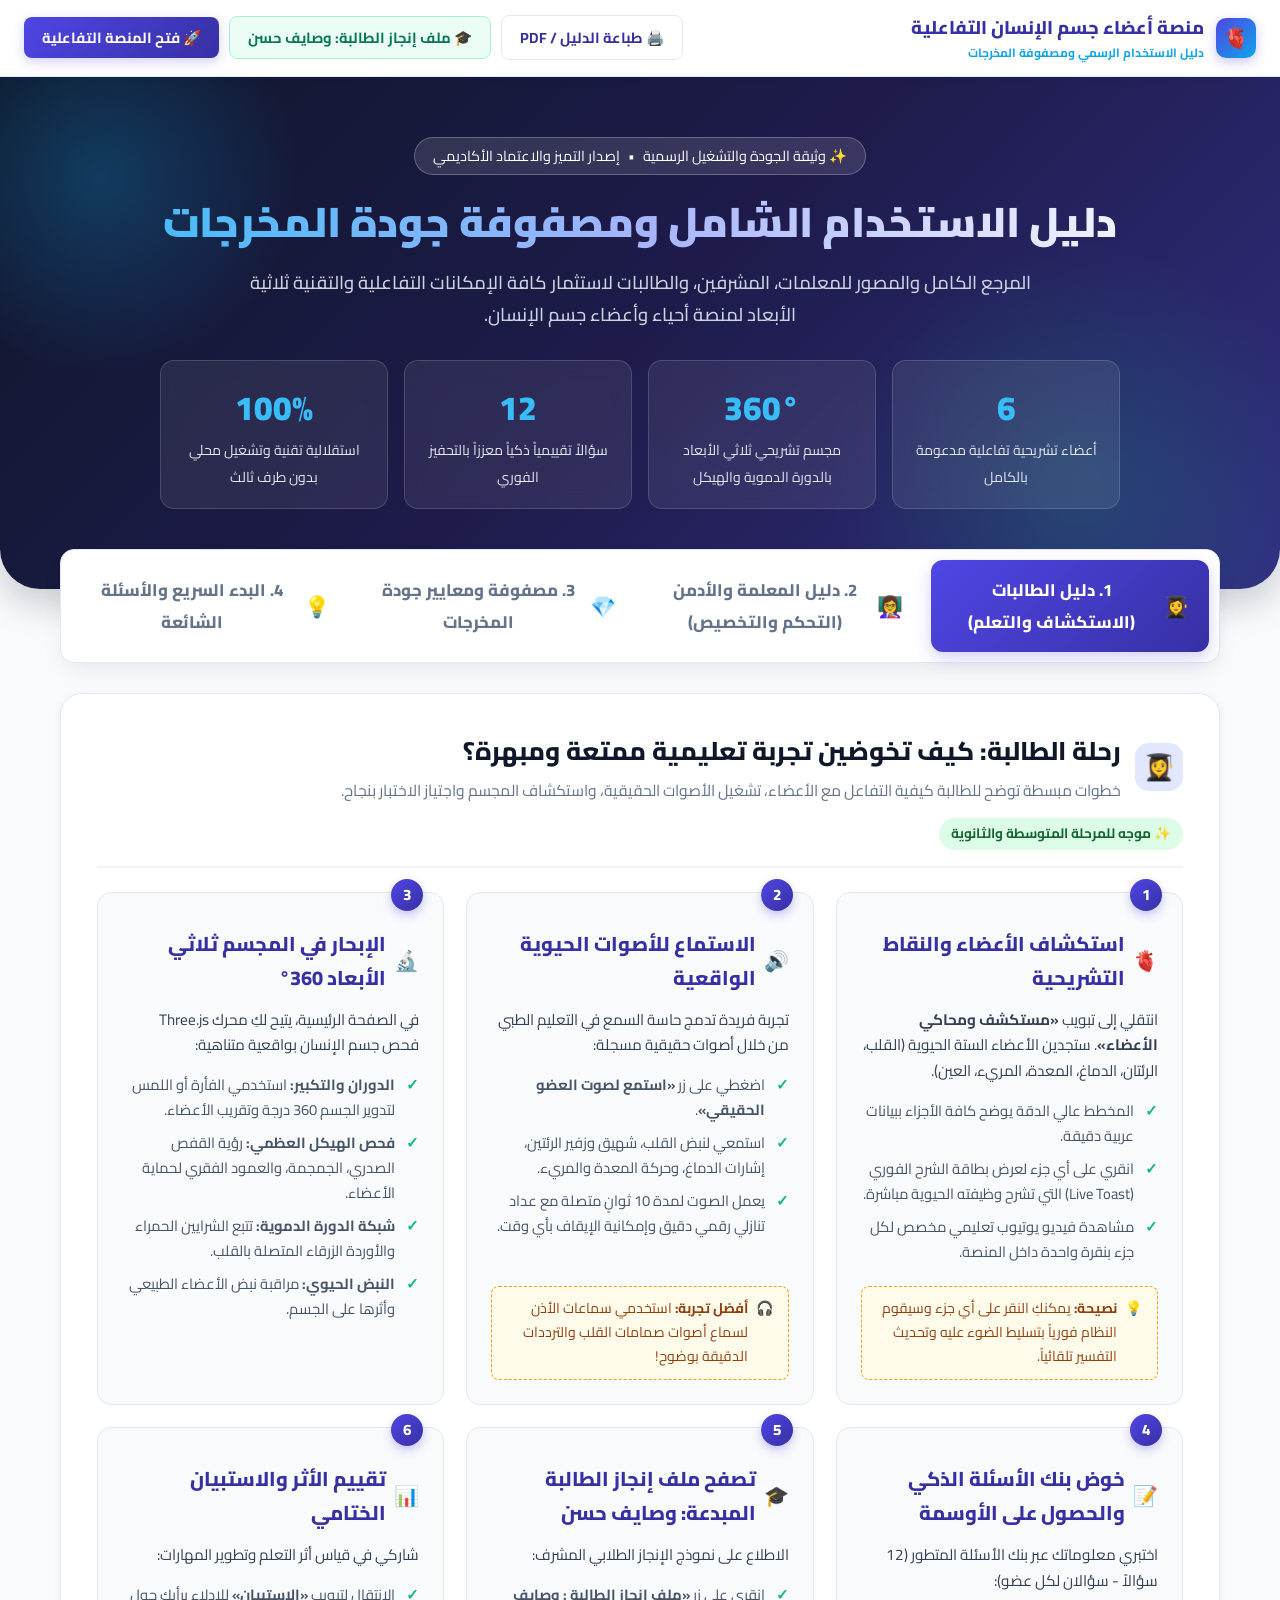
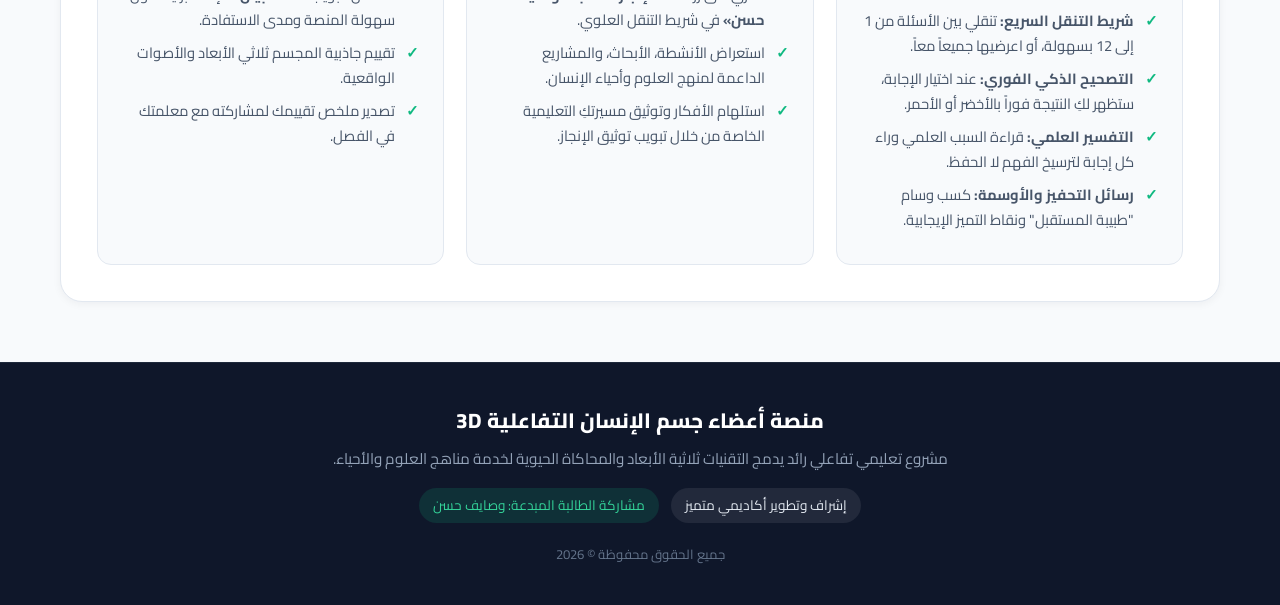
==== guide.html @ 6dd558ee "إضافة دليل الاستخدام الشامل ومصفوفة جودة المخرجات للأدمن والطالبات في guide.html وربطه بالواجهة" ====
<!DOCTYPE html>
<html lang="ar" dir="rtl">
<head>
  <meta charset="UTF-8">
  <meta name="viewport" content="width=device-width, initial-scale=1.0">
  <title>دليل الاستخدام ومصفوفة جودة المخرجات | منصة أعضاء جسم الإنسان التفاعلية 3D</title>
  
  <!-- Google Fonts: Cairo & Readex Pro -->
  <link rel="preconnect" href="https://fonts.googleapis.com">
  <link rel="preconnect" href="https://fonts.gstatic.com" crossorigin>
  <link href="https://fonts.googleapis.com/css2?family=Cairo:wght@400;600;700;800;900&family=Readex+Pro:wght@400;500;600;700&display=swap" rel="stylesheet">
  
  <style>
    :root {
      --primary: #4f46e5;
      --primary-dark: #3730a3;
      --primary-light: #818cf8;
      --secondary: #0ea5e9;
      --accent: #10b981;
      --warning: #f59e0b;
      --danger: #ef4444;
      --bg-main: #f8fafc;
      --card-bg: #ffffff;
      --text-main: #0f172a;
      --text-muted: #64748b;
      --border: #e2e8f0;
      --radius-sm: 8px;
      --radius-md: 14px;
      --radius-lg: 22px;
      --shadow-sm: 0 2px 8px rgba(15, 23, 42, 0.05);
      --shadow-md: 0 10px 25px -5px rgba(15, 23, 42, 0.08);
      --shadow-lg: 0 20px 40px -10px rgba(79, 70, 229, 0.15);
    }

    * {
      box-sizing: border-box;
      margin: 0;
      padding: 0;
    }

    body {
      font-family: 'Cairo', 'Readex Pro', sans-serif;
      background: var(--bg-main);
      color: var(--text-main);
      line-height: 1.7;
      direction: rtl;
      text-align: right;
      -webkit-font-smoothing: antialiased;
    }

    /* Top Sticky Navigation */
    .top-bar {
      position: sticky;
      top: 0;
      background: rgba(255, 255, 255, 0.92);
      backdrop-filter: blur(12px);
      -webkit-backdrop-filter: blur(12px);
      border-bottom: 1px solid var(--border);
      z-index: 1000;
      padding: 12px 24px;
      display: flex;
      justify-content: space-between;
      align-items: center;
      box-shadow: 0 2px 10px rgba(0,0,0,0.03);
    }

    .top-logo {
      display: flex;
      align-items: center;
      gap: 12px;
      font-weight: 800;
      font-size: 1.15rem;
      color: var(--primary-dark);
      text-decoration: none;
    }

    .top-logo-icon {
      width: 40px;
      height: 40px;
      background: linear-gradient(135deg, var(--primary), var(--secondary));
      border-radius: 10px;
      display: flex;
      align-items: center;
      justify-content: center;
      color: white;
      font-size: 1.3rem;
      box-shadow: 0 4px 12px rgba(79, 70, 229, 0.3);
    }

    .top-nav-actions {
      display: flex;
      gap: 10px;
      align-items: center;
    }

    .btn {
      display: inline-flex;
      align-items: center;
      gap: 8px;
      padding: 8px 18px;
      border-radius: var(--radius-sm);
      font-size: 0.92rem;
      font-weight: 700;
      font-family: inherit;
      cursor: pointer;
      border: none;
      transition: all 0.25s ease;
      text-decoration: none;
    }

    .btn-primary {
      background: linear-gradient(135deg, var(--primary), var(--primary-dark));
      color: white;
      box-shadow: 0 4px 12px rgba(79, 70, 229, 0.25);
    }
    .btn-primary:hover {
      transform: translateY(-2px);
      box-shadow: 0 6px 18px rgba(79, 70, 229, 0.35);
    }

    .btn-outline {
      background: white;
      color: var(--primary-dark);
      border: 1.5px solid var(--border);
    }
    .btn-outline:hover {
      background: #f1f5f9;
      border-color: var(--primary-light);
    }

    .btn-accent {
      background: #ecfdf5;
      color: #047857;
      border: 1.5px solid #a7f3d0;
    }
    .btn-accent:hover {
      background: #d1fae5;
    }

    /* Hero Banner */
    .hero-banner {
      background: linear-gradient(135deg, #0f172a 0%, #1e1b4b 50%, #312e81 100%);
      color: white;
      padding: 60px 24px 80px;
      position: relative;
      overflow: hidden;
      border-bottom-left-radius: 40px;
      border-bottom-right-radius: 40px;
      box-shadow: 0 15px 35px rgba(15, 23, 42, 0.2);
    }

    .hero-banner::before {
      content: '';
      position: absolute;
      top: -100px;
      left: -100px;
      width: 400px;
      height: 400px;
      background: radial-gradient(circle, rgba(14, 165, 233, 0.25) 0%, transparent 70%);
      border-radius: 50%;
    }

    .hero-banner::after {
      content: '';
      position: absolute;
      bottom: -150px;
      right: -50px;
      width: 500px;
      height: 500px;
      background: radial-gradient(circle, rgba(16, 185, 129, 0.2) 0%, transparent 70%);
      border-radius: 50%;
    }

    .hero-content {
      max-width: 1140px;
      margin: 0 auto;
      position: relative;
      z-index: 10;
      text-align: center;
    }

    .hero-badge {
      display: inline-flex;
      align-items: center;
      gap: 8px;
      background: rgba(255, 255, 255, 0.12);
      border: 1px solid rgba(255, 255, 255, 0.25);
      padding: 6px 18px;
      border-radius: 30px;
      font-size: 0.9rem;
      margin-bottom: 20px;
      backdrop-filter: blur(8px);
    }

    .hero-title {
      font-size: 2.6rem;
      font-weight: 900;
      line-height: 1.3;
      margin-bottom: 18px;
      background: linear-gradient(to left, #ffffff, #a5b4fc, #38bdf8);
      -webkit-background-clip: text;
      -webkit-text-fill-color: transparent;
    }

    .hero-subtitle {
      font-size: 1.15rem;
      color: #cbd5e1;
      max-width: 820px;
      margin: 0 auto 30px;
      font-weight: 500;
    }

    .hero-stats-row {
      display: grid;
      grid-template-columns: repeat(auto-fit, minmax(200px, 1fr));
      gap: 16px;
      max-width: 960px;
      margin: 30px auto 0;
    }

    .hero-stat-card {
      background: rgba(255, 255, 255, 0.08);
      backdrop-filter: blur(10px);
      border: 1px solid rgba(255, 255, 255, 0.15);
      border-radius: var(--radius-md);
      padding: 18px;
      text-align: center;
    }

    .stat-number {
      font-size: 2.1rem;
      font-weight: 900;
      color: #38bdf8;
      display: block;
    }

    .stat-label {
      font-size: 0.88rem;
      color: #e2e8f0;
      margin-top: 4px;
    }

    /* Main Container & Tabs */
    .container {
      max-width: 1200px;
      margin: -40px auto 60px;
      padding: 0 20px;
      position: relative;
      z-index: 20;
    }

    .tab-navigation {
      display: flex;
      gap: 8px;
      background: white;
      padding: 10px;
      border-radius: var(--radius-md);
      box-shadow: var(--shadow-md);
      border: 1px solid var(--border);
      margin-bottom: 30px;
      flex-wrap: wrap;
    }

    .tab-btn {
      flex: 1;
      min-width: 220px;
      display: flex;
      align-items: center;
      justify-content: center;
      gap: 10px;
      padding: 14px 20px;
      border-radius: 12px;
      border: none;
      background: transparent;
      font-family: inherit;
      font-size: 1.05rem;
      font-weight: 800;
      color: var(--text-muted);
      cursor: pointer;
      transition: all 0.25s ease;
    }

    .tab-btn:hover {
      background: #f8fafc;
      color: var(--primary);
    }

    .tab-btn.active {
      background: linear-gradient(135deg, var(--primary), var(--primary-dark));
      color: white;
      box-shadow: 0 6px 16px rgba(79, 70, 229, 0.25);
    }

    .tab-btn-icon {
      font-size: 1.3rem;
    }

    /* Content Cards */
    .tab-pane {
      display: none;
      animation: fadeIn 0.4s ease-in-out;
    }

    .tab-pane.active {
      display: block;
    }

    @keyframes fadeIn {
      from { opacity: 0; transform: translateY(10px); }
      to { opacity: 1; transform: translateY(0); }
    }

    .section-card {
      background: var(--card-bg);
      border-radius: var(--radius-lg);
      border: 1px solid var(--border);
      padding: 36px;
      box-shadow: var(--shadow-sm);
      margin-bottom: 30px;
    }

    .section-header {
      display: flex;
      align-items: center;
      justify-content: space-between;
      margin-bottom: 24px;
      padding-bottom: 16px;
      border-bottom: 2px solid #f1f5f9;
      flex-wrap: wrap;
      gap: 14px;
    }

    .section-title-wrap {
      display: flex;
      align-items: center;
      gap: 14px;
    }

    .section-icon-badge {
      width: 48px;
      height: 48px;
      border-radius: 14px;
      display: flex;
      align-items: center;
      justify-content: center;
      font-size: 1.6rem;
    }

    .badge-primary { background: #e0e7ff; color: #4338ca; }
    .badge-success { background: #dcfce7; color: #15803d; }
    .badge-secondary { background: #e0f2fe; color: #0369a1; }
    .badge-warning { background: #fef3c7; color: #b45309; }

    .section-title {
      font-size: 1.6rem;
      font-weight: 800;
      color: var(--text-main);
    }

    .section-desc {
      color: var(--text-muted);
      font-size: 0.98rem;
      margin-top: 4px;
    }

    /* Step Journey Component */
    .steps-grid {
      display: grid;
      grid-template-columns: repeat(auto-fit, minmax(320px, 1fr));
      gap: 22px;
      margin-top: 24px;
    }

    .step-card {
      background: #f8fafc;
      border: 1.5px solid var(--border);
      border-radius: var(--radius-md);
      padding: 24px;
      position: relative;
      transition: all 0.3s ease;
      display: flex;
      flex-direction: column;
    }

    .step-card:hover {
      border-color: var(--primary-light);
      transform: translateY(-4px);
      box-shadow: var(--shadow-md);
      background: white;
    }

    .step-card-num {
      position: absolute;
      top: -14px;
      right: 20px;
      width: 32px;
      height: 32px;
      background: linear-gradient(135deg, var(--primary), var(--primary-dark));
      color: white;
      border-radius: 50%;
      display: flex;
      align-items: center;
      justify-content: center;
      font-weight: 800;
      font-size: 0.95rem;
      box-shadow: 0 4px 10px rgba(79, 70, 229, 0.3);
    }

    .step-card-title {
      font-size: 1.25rem;
      font-weight: 800;
      margin: 10px 0 12px;
      display: flex;
      align-items: center;
      gap: 8px;
      color: var(--primary-dark);
    }

    .step-card-body {
      color: #334155;
      font-size: 0.95rem;
      line-height: 1.7;
      flex: 1;
    }

    .step-features-list {
      list-style: none;
      margin: 14px 0 0;
      padding: 0;
    }

    .step-features-list li {
      position: relative;
      padding-right: 24px;
      margin-bottom: 8px;
      font-size: 0.92rem;
      color: #475569;
    }

    .step-features-list li::before {
      content: '✓';
      position: absolute;
      right: 0;
      top: 0;
      color: var(--accent);
      font-weight: 900;
    }

    .tip-box {
      margin-top: 14px;
      background: #fffbeb;
      border: 1px dashed #f59e0b;
      padding: 10px 14px;
      border-radius: var(--radius-sm);
      font-size: 0.88rem;
      color: #92400e;
      display: flex;
      align-items: flex-start;
      gap: 8px;
    }

    /* Code & Credentials Display */
    .pin-display-box {
      background: #0f172a;
      color: #38bdf8;
      border-radius: var(--radius-md);
      padding: 16px 20px;
      display: flex;
      align-items: center;
      justify-content: space-between;
      margin: 16px 0;
      border: 1px solid #1e293b;
    }

    .pin-code {
      font-family: monospace;
      font-size: 1.6rem;
      font-weight: 800;
      letter-spacing: 4px;
      color: #fbbf24;
    }

    /* Comparison & Quality Matrix Tables */
    .table-container {
      overflow-x: auto;
      margin: 20px 0;
      border-radius: var(--radius-md);
      border: 1px solid var(--border);
    }

    .matrix-table {
      width: 100%;
      border-collapse: collapse;
      text-align: right;
      font-size: 0.95rem;
    }

    .matrix-table th {
      background: #f1f5f9;
      color: var(--text-main);
      padding: 16px;
      font-weight: 800;
      border-bottom: 2px solid var(--border);
      white-space: nowrap;
    }

    .matrix-table td {
      padding: 16px;
      border-bottom: 1px solid var(--border);
      background: white;
      vertical-align: middle;
    }

    .matrix-table tr:hover td {
      background: #f8fafc;
    }

    .score-pill {
      display: inline-flex;
      align-items: center;
      gap: 6px;
      padding: 4px 12px;
      border-radius: 20px;
      font-weight: 700;
      font-size: 0.85rem;
    }
    .score-excellent { background: #dcfce7; color: #166534; }
    .score-advanced { background: #e0e7ff; color: #3730a3; }

    /* Interactive Preview Blocks */
    .interactive-preview {
      background: #f8fafc;
      border: 2px solid #cbd5e1;
      border-radius: var(--radius-md);
      padding: 20px;
      margin: 20px 0;
    }

    .preview-header {
      font-weight: 800;
      font-size: 1.05rem;
      color: var(--primary-dark);
      margin-bottom: 12px;
      display: flex;
      justify-content: space-between;
      align-items: center;
    }

    /* Accordion FAQ */
    .faq-item {
      background: white;
      border: 1px solid var(--border);
      border-radius: var(--radius-md);
      margin-bottom: 14px;
      overflow: hidden;
      transition: all 0.25s ease;
    }

    .faq-question {
      padding: 18px 22px;
      font-weight: 800;
      font-size: 1.05rem;
      cursor: pointer;
      display: flex;
      justify-content: space-between;
      align-items: center;
      background: #ffffff;
      color: var(--text-main);
      user-select: none;
    }

    .faq-question:hover {
      background: #f8fafc;
      color: var(--primary);
    }

    .faq-arrow {
      transition: transform 0.3s ease;
      font-size: 1.1rem;
      color: var(--primary);
    }

    .faq-answer {
      display: none;
      padding: 18px 22px;
      background: #f8fafc;
      border-top: 1px solid var(--border);
      color: #334155;
      font-size: 0.98rem;
      line-height: 1.8;
    }

    .faq-item.active .faq-arrow {
      transform: rotate(180deg);
    }

    .faq-item.active .faq-answer {
      display: block;
    }

    /* Print styles */
    @media print {
      body {
        background: white !important;
        color: black !important;
      }
      .top-bar, .tab-navigation, .btn-print, .hero-actions {
        display: none !important;
      }
      .tab-pane {
        display: block !important;
        margin-bottom: 40px;
        page-break-after: always;
      }
      .hero-banner {
        background: none !important;
        color: black !important;
        padding: 20px 0 !important;
      }
      .hero-title {
        color: #1e1b4b !important;
        -webkit-text-fill-color: initial !important;
      }
      .section-card {
        box-shadow: none !important;
        border: 1px solid #ccc !important;
        page-break-inside: avoid;
      }
    }

    /* Responsive */
    @media (max-width: 768px) {
      .hero-title { font-size: 1.8rem; }
      .hero-subtitle { font-size: 1rem; }
      .section-card { padding: 20px; }
      .top-bar { flex-direction: column; gap: 12px; align-items: stretch; }
      .top-nav-actions { justify-content: space-between; }
      .tab-btn { min-width: 100%; }
    }
  </style>
</head>
<body>

  <!-- Top Sticky Navigation -->
  <header class="top-bar">
    <a href="index.html" class="top-logo">
      <div class="top-logo-icon">🫀</div>
      <div>
        <span>منصة أعضاء جسم الإنسان التفاعلية</span>
        <span style="font-size:0.75rem;display:block;color:var(--secondary);font-weight:700;">دليل الاستخدام الرسمي ومصفوفة المخرجات</span>
      </div>
    </a>

    <div class="top-nav-actions">
      <button class="btn btn-outline btn-print" onclick="window.print()">
        <span>🖨️ طباعة الدليل / PDF</span>
      </button>
      <a href="https://sites.google.com/view/wesaif-990?usp=sharing" target="_blank" rel="noopener noreferrer" class="btn btn-accent">
        <span>🎓 ملف إنجاز الطالبة: وصايف حسن</span>
      </a>
      <a href="index.html" class="btn btn-primary">
        <span>🚀 فتح المنصة التفاعلية</span>
      </a>
    </div>
  </header>

  <!-- Hero Header -->
  <section class="hero-banner">
    <div class="hero-content">
      <div class="hero-badge">
        <span>✨ وثيقة الجودة والتشغيل الرسمية</span>
        <span>•</span>
        <span>إصدار التميز والاعتماد الأكاديمي</span>
      </div>
      <h1 class="hero-title">دليل الاستخدام الشامل ومصفوفة جودة المخرجات</h1>
      <p class="hero-subtitle">
        المرجع الكامل والمصور للمعلمات، المشرفين، والطالبات لاستثمار كافة الإمكانات التفاعلية والتقنية ثلاثية الأبعاد لمنصة أحياء وأعضاء جسم الإنسان.
      </p>

      <div class="hero-stats-row">
        <div class="hero-stat-card">
          <span class="stat-number">6</span>
          <span class="stat-label">أعضاء تشريحية تفاعلية مدعومة بالكامل</span>
        </div>
        <div class="hero-stat-card">
          <span class="stat-number">360°</span>
          <span class="stat-label">مجسم تشريحي ثلاثي الأبعاد بالدورة الدموية والهيكل</span>
        </div>
        <div class="hero-stat-card">
          <span class="stat-number">12</span>
          <span class="stat-label">سؤالاً تقييمياً ذكياً معززاً بالتحفيز الفوري</span>
        </div>
        <div class="hero-stat-card">
          <span class="stat-number">100%</span>
          <span class="stat-label">استقلالية تقنية وتشغيل محلي بدون طرف ثالث</span>
        </div>
      </div>
    </div>
  </section>

  <!-- Main Tabs Content -->
  <main class="container">
    <nav class="tab-navigation">
      <button class="tab-btn active" onclick="switchGuideTab('student')">
        <span class="tab-btn-icon">👩‍🎓</span>
        <span>1. دليل الطالبات (الاستكشاف والتعلم)</span>
      </button>
      <button class="tab-btn" onclick="switchGuideTab('admin')">
        <span class="tab-btn-icon">👩‍🏫</span>
        <span>2. دليل المعلمة والأدمن (التحكم والتخصيص)</span>
      </button>
      <button class="tab-btn" onclick="switchGuideTab('quality')">
        <span class="tab-btn-icon">💎</span>
        <span>3. مصفوفة ومعايير جودة المخرجات</span>
      </button>
      <button class="tab-btn" onclick="switchGuideTab('faq')">
        <span class="tab-btn-icon">💡</span>
        <span>4. البدء السريع والأسئلة الشائعة</span>
      </button>
    </nav>

    <!-- ========================================== -->
    <!-- TAB 1: STUDENT USER GUIDE                  -->
    <!-- ========================================== -->
    <div id="pane-student" class="tab-pane active">
      <div class="section-card">
        <div class="section-header">
          <div class="section-title-wrap">
            <div class="section-icon-badge badge-primary">👩‍🎓</div>
            <div>
              <h2 class="section-title">رحلة الطالبة: كيف تخوضين تجربة تعليمية ممتعة ومبهرة؟</h2>
              <p class="section-desc">خطوات مبسطة توضح للطالبة كيفية التفاعل مع الأعضاء، تشغيل الأصوات الحقيقية، واستكشاف المجسم واجتياز الاختبار بنجاح.</p>
            </div>
          </div>
          <span class="score-pill score-excellent">✨ موجه للمرحلة المتوسطة والثانوية</span>
        </div>

        <div class="steps-grid">
          <!-- Step 1 -->
          <div class="step-card">
            <div class="step-card-num">1</div>
            <h3 class="step-card-title"><span>🫀</span> استكشاف الأعضاء والنقاط التشريحية</h3>
            <div class="step-card-body">
              انتقلي إلى تبويب <strong>«مستكشف ومحاكي الأعضاء»</strong>. ستجدين الأعضاء الستة الحيوية (القلب، الرئتان، الدماغ، المعدة، المريء، العين).
              <ul class="step-features-list">
                <li>المخطط عالي الدقة يوضح كافة الأجزاء ببيانات عربية دقيقة.</li>
                <li>انقري على أي جزء لعرض بطاقة الشرح الفوري (Live Toast) التي تشرح وظيفته الحيوية مباشرة.</li>
                <li>مشاهدة فيديو يوتيوب تعليمي مخصص لكل جزء بنقرة واحدة داخل المنصة.</li>
              </ul>
            </div>
            <div class="tip-box">
              <span>💡</span>
              <span><strong>نصيحة:</strong> يمكنكِ النقر على أي جزء وسيقوم النظام فورياً بتسليط الضوء عليه وتحديث التفسير تلقائياً.</span>
            </div>
          </div>

          <!-- Step 2 -->
          <div class="step-card">
            <div class="step-card-num">2</div>
            <h3 class="step-card-title"><span>🔊</span> الاستماع للأصوات الحيوية الواقعية</h3>
            <div class="step-card-body">
              تجربة فريدة تدمج حاسة السمع في التعليم الطبي من خلال أصوات حقيقية مسجلة:
              <ul class="step-features-list">
                <li>اضغطي على زر <strong>«استمع لصوت العضو الحقيقي»</strong>.</li>
                <li>استمعي لنبض القلب، شهيق وزفير الرئتين، إشارات الدماغ، وحركة المعدة والمريء.</li>
                <li>يعمل الصوت لمدة 10 ثوانٍ متصلة مع عداد تنازلي رقمي دقيق وإمكانية الإيقاف بأي وقت.</li>
              </ul>
            </div>
            <div class="tip-box">
              <span>🎧</span>
              <span><strong>أفضل تجربة:</strong> استخدمي سماعات الأذن لسماع أصوات صمامات القلب والترددات الدقيقة بوضوح!</span>
            </div>
          </div>

          <!-- Step 3 -->
          <div class="step-card">
            <div class="step-card-num">3</div>
            <h3 class="step-card-title"><span>🔬</span> الإبحار في المجسم ثلاثي الأبعاد 360°</h3>
            <div class="step-card-body">
              في الصفحة الرئيسية، يتيح لكِ محرك Three.js فحص جسم الإنسان بواقعية متناهية:
              <ul class="step-features-list">
                <li><strong>الدوران والتكبير:</strong> استخدمي الفأرة أو اللمس لتدوير الجسم 360 درجة وتقريب الأعضاء.</li>
                <li><strong>فحص الهيكل العظمي:</strong> رؤية القفص الصدري، الجمجمة، والعمود الفقري لحماية الأعضاء.</li>
                <li><strong>شبكة الدورة الدموية:</strong> تتبع الشرايين الحمراء والأوردة الزرقاء المتصلة بالقلب.</li>
                <li><strong>النبض الحيوي:</strong> مراقبة نبض الأعضاء الطبيعي وأثرها على الجسم.</li>
              </ul>
            </div>
          </div>

          <!-- Step 4 -->
          <div class="step-card">
            <div class="step-card-num">4</div>
            <h3 class="step-card-title"><span>📝</span> خوض بنك الأسئلة الذكي والحصول على الأوسمة</h3>
            <div class="step-card-body">
              اختبري معلوماتك عبر بنك الأسئلة المتطور (12 سؤالاً - سؤالان لكل عضو):
              <ul class="step-features-list">
                <li><strong>شريط التنقل السريع:</strong> تنقلي بين الأسئلة من 1 إلى 12 بسهولة، أو اعرضيها جميعاً معاً.</li>
                <li><strong>التصحيح الذكي الفوري:</strong> عند اختيار الإجابة، ستظهر لكِ النتيجة فوراً بالأخضر أو الأحمر.</li>
                <li><strong>التفسير العلمي:</strong> قراءة السبب العلمي وراء كل إجابة لترسيخ الفهم لا الحفظ.</li>
                <li><strong>رسائل التحفيز والأوسمة:</strong> كسب وسام "طبيبة المستقبل" ونقاط التميز الإيجابية.</li>
              </ul>
            </div>
          </div>

          <!-- Step 5 -->
          <div class="step-card">
            <div class="step-card-num">5</div>
            <h3 class="step-card-title"><span>🎓</span> تصفح ملف إنجاز الطالبة المبدعة: وصايف حسن</h3>
            <div class="step-card-body">
              الاطلاع على نموذج الإنجاز الطلابي المشرف:
              <ul class="step-features-list">
                <li>انقري على زر <strong>«ملف إنجاز الطالبة : وصايف حسن»</strong> في شريط التنقل العلوي.</li>
                <li>استعراض الأنشطة، الأبحاث، والمشاريع الداعمة لمنهج العلوم وأحياء الإنسان.</li>
                <li>استلهام الأفكار وتوثيق مسيرتكِ التعليمية الخاصة من خلال تبويب توثيق الإنجاز.</li>
              </ul>
            </div>
          </div>

          <!-- Step 6 -->
          <div class="step-card">
            <div class="step-card-num">6</div>
            <h3 class="step-card-title"><span>📊</span> تقييم الأثر والاستبيان الختامي</h3>
            <div class="step-card-body">
              شاركي في قياس أثر التعلم وتطوير المهارات:
              <ul class="step-features-list">
                <li>الانتقال لتبويب <strong>«الاستبيان»</strong> للإدلاء برأيك حول سهولة المنصة ومدى الاستفادة.</li>
                <li>تقييم جاذبية المجسم ثلاثي الأبعاد والأصوات الواقعية.</li>
                <li>تصدير ملخص تقييمك لمشاركته مع معلمتك في الفصل.</li>
              </ul>
            </div>
          </div>
        </div>
      </div>
    </div>

    <!-- ========================================== -->
    <!-- TAB 2: ADMIN & TEACHER USER GUIDE          -->
    <!-- ========================================== -->
    <div id="pane-admin" class="tab-pane">
      <div class="section-card">
        <div class="section-header">
          <div class="section-title-wrap">
            <div class="section-icon-badge badge-warning">🔐</div>
            <div>
              <h2 class="section-title">دليل المعلمة والأدمن: الإدارة، بنك الأسئلة، وتخصيص المنصة</h2>
              <p class="section-desc">شرح عملي ومفصل لكيفية إدارة بنك الأسئلة، تغيير الفيديوهات، ومتابعة إحصائيات الطالبات وتثبيت التعديلات.</p>
            </div>
          </div>
          <span class="score-pill score-advanced">🔒 حماية برمز مرور</span>
        </div>

        <!-- Admin PIN Card -->
        <div class="pin-display-box">
          <div>
            <div style="font-size:0.85rem;color:#94a3b8;font-weight:700;">الرمز السري الافتراضي لدخول لوحة التحكم (PIN):</div>
            <div class="pin-code" id="display-pin-code">1234</div>
            <div style="font-size:0.8rem;color:#cbd5e1;">(يمكنكِ تغييره في أي وقت من داخل إعدادات لوحة التحكم)</div>
          </div>
          <button class="btn btn-outline" style="border-color:#38bdf8;color:#38bdf8;" onclick="copyPin()">
            <span id="copy-btn-text">📋 نسخ الرمز</span>
          </button>
        </div>

        <div class="steps-grid">
          <!-- Admin Step 1 -->
          <div class="step-card">
            <div class="step-card-num">1</div>
            <h3 class="step-card-title"><span>🔑</span> تسجيل الدخول للوحة التحكم</h3>
            <div class="step-card-body">
              <ul class="step-features-list">
                <li>اضغطي على زر <strong>«🔐 لوحة الأدمن»</strong> في أعلى يسار شريط الترويسة.</li>
                <li>أدخلي الرمز السري <code>1234</code> ثم انقري على "دخول".</li>
                <li>ستفتح لوحة القيادة الشاملة (Admin Dashboard) التي تتيح التحكم بجميع عناصر الموقع.</li>
              </ul>
            </div>
            <div class="tip-box">
              <span>🛡️</span>
              <span><strong>أمان الجلسة:</strong> تظل الجلسة نشطة حتى إغلاق المتصفح أو الضغط على "تسجيل الخروج".</span>
            </div>
          </div>

          <!-- Admin Step 2 -->
          <div class="step-card">
            <div class="step-card-num">2</div>
            <h3 class="step-card-title"><span>➕</span> إضافة وتعديل وحذف الأسئلة</h3>
            <div class="step-card-body">
              إمكانية بناء بنك أسئلة غير محدود مع تحكم كامل بالخيارات:
              <ul class="step-features-list">
                <li>في تبويب <strong>«بنك الأسئلة»</strong>، اضغطي على زر <strong>«+ إضافة سؤال جديد»</strong>.</li>
                <li>تظهر نافذة الإضافة بالأمام فوراً بفضل الطبقات المحسنة (`z-index: 99999`).</li>
                <li>حددي العضو (القلب، الرئتان، الدماغ، إلخ)، واكتبي نص السؤال.</li>
                <li>أدخلي 4 خيارات وحددي الإجابة الصحيحة بنقرة زر الراديو.</li>
                <li>اكتبي التفسير العلمي الدقيق + رسالة التحفيز والتشجيع الإيجابي.</li>
                <li>اضغطي <strong>«حفظ السؤال»</strong> ليتم إدراجه فوراً في اختبارات الطالبات.</li>
              </ul>
            </div>
          </div>

          <!-- Admin Step 3 -->
          <div class="step-card">
            <div class="step-card-num">3</div>
            <h3 class="step-card-title"><span>🎥</span> تخصيص روابط يوتيوب لكل جزء تشريحي</h3>
            <div class="step-card-body">
              حماية تامة من عبث الطلاب مع سهولة التحديث للمعلمة:
              <ul class="step-features-list">
                <li>انتقلي لتبويب <strong>«فيديوهات يوتيوب»</strong> داخل لوحة الإدارة.</li>
                <li>اختاري العضو المراد تعديل أجزائه.</li>
                <li>ضعي رابط فيديو يوتيوب التعليمي المناسب أمام كل جزء تشريحي.</li>
                <li>احفظي الرابط، وسيظهر للطالبات تلقائياً عند النقر على الجزء المعني في المحاكي.</li>
              </ul>
            </div>
          </div>

          <!-- Admin Step 4 -->
          <div class="step-card">
            <div class="step-card-num">4</div>
            <h3 class="step-card-title"><span>💾</span> الحفظ الدائم وتصدير content.js للجميع</h3>
            <div class="step-card-body">
              كيف تضمنين وصول تعديلاتكِ لجميع طالبات المدرسة؟
              <ul class="step-features-list">
                <li><strong>الحفظ المحلي التلقائي:</strong> تحفظ التعديلات فورياً في <code>localStorage</code> و <code>IndexedDB</code>.</li>
                <li><strong>التثبيت الشامل (Global Deploy):</strong> اضغطي على زر <strong>«تصدير التعديلات إلى كود content.js»</strong>.</li>
                <li>يتم نسخ الكود التلقائي ووضعه في ملف [content.js](file:///c:/Users/TOSHIBA/.gemini/antigravity/scratch/human-body/content.js) ليصبح ثابتاً ودائماً لكل طالبة تفتح الموقع مستقبلاً.</li>
              </ul>
            </div>
          </div>

          <!-- Admin Step 5 -->
          <div class="step-card">
            <div class="step-card-num">5</div>
            <h3 class="step-card-title"><span>📈</span> مراقبة نتائج الطالبات وتصدير التقارير</h3>
            <div class="step-card-body">
              تحليل دقيق لمستويات الفهم والإتقان:
              <ul class="step-features-list">
                <li>في تبويب <strong>«سجل نتائج الطالبات»</strong>، يمكنكِ استعراض درجات كل طالبة واسمها الكامل.</li>
                <li>معرفة تاريخ ووقت الاختبار، والأعضاء التي تم اختبارها.</li>
                <li>تصدير السجل بتنسيق CSV / Excel أو طباعته كتقرير إنجاز للمعلمة والمدرسة.</li>
              </ul>
            </div>
          </div>

          <!-- Admin Step 6 -->
          <div class="step-card">
            <div class="step-card-num">6</div>
            <h3 class="step-card-title"><span>⚙️</span> إعدادات الأمان وتغيير رمز PIN</h3>
            <div class="step-card-body">
              حماية خصوصية التقييمات:
              <ul class="step-features-list">
                <li>في تبويب <strong>«الإعدادات»</strong>، أدخلي الرمز الجديد في حقل "تغيير الرمز السري للأدمن".</li>
                <li>اضغطي حفظ، وسيعتمد النظام الرمز الجديد فوراً.</li>
                <li>إمكانية إعادة ضبط المصنع ومسح الكاش عند الحاجة لبدء عام دراسي جديد.</li>
              </ul>
            </div>
          </div>
        </div>
      </div>
    </div>

    <!-- ========================================== -->
    <!-- TAB 3: OUTPUT QUALITY MATRIX               -->
    <!-- ========================================== -->
    <div id="pane-quality" class="tab-pane">
      <div class="section-card">
        <div class="section-header">
          <div class="section-title-wrap">
            <div class="section-icon-badge badge-success">💎</div>
            <div>
              <h2 class="section-title">مصفوفة جودة المخرجات والتميز التقني والتعليمي</h2>
              <p class="section-desc">مؤشرات الجودة المعيارية التي تبرهن تفوق المشروع تقنياً، تربوياً، وهندسياً وفق أحدث المقاييس.</p>
            </div>
          </div>
          <span class="score-pill score-excellent">🌟 تقييم الجودة: 10/10 استثنائي</span>
        </div>

        <p style="margin-bottom:20px;color:#334155;font-size:1.02rem;">
          تم بناء المنصة وتطويرها لتتجاوز فكرة المواقع التعليمية التقليدية، حيث تم تحقيق قفزة نوعية في الأداء والاستقلالية وجمالية التجربة وفق المحاور الأربعة التالية:
        </p>

        <!-- Matrix Table -->
        <div class="table-container">
          <table class="matrix-table">
            <thead>
              <tr>
                <th>المعيار</th>
                <th>الحالة السابقة (قبل التحسين)</th>
                <th>المخرجات الحالية (بعد التطوير الاحترافي)</th>
                <th>الأثر والتقييم</th>
              </tr>
            </thead>
            <tbody>
              <tr>
                <td><strong>1. استقلالية الرسوم والمحاكيات</strong></td>
                <td>الاعتماد على إطارات خارجية عبر ThingLink بطيئة التحميل ومحجوبة أحياناً وبإعلانات.</td>
                <td>محاكيات ذاتية مدمجة بالكامل (Native Scalable Interactive Vectors) برسم تشريحي فائق الدقة.</td>
                <td><span class="score-pill score-excellent">✨ استقلالية 100% وسرعة فائقة</span></td>
              </tr>
              <tr>
                <td><strong>2. المجسم ثلاثي الأبعاد 3D</strong></td>
                <td>مجسم تجريدي بسيط محدود الإضاءة لا يحتوي على تفاصيل تشريحية داخلية.</td>
                <td>نموذج Three.js فائق الواقعية يضم الهيكل العظمي الكامل (جمجمة، قفص صدري، حوض) والدورة الدموية النابضة.</td>
                <td><span class="score-pill score-excellent">🔬 محاكاة طبية احترافية 60 FPS</span></td>
              </tr>
              <tr>
                <td><strong>3. نظام حفظ واستدامة البيانات</strong></td>
                <td>بيانات مؤقتة تضيع بمجرد مسح ذاكرة المتصفح أو التنقل من جهاز لآخر.</td>
                <td>نظام حفظ ثلاثي الطبقات: (IndexedDB + localStorage + تصدير دائم في content.js).</td>
                <td><span class="score-pill score-excellent">🛡️ لا فقدان لأي سؤال أو فيديو</span></td>
              </tr>
              <tr>
                <td><strong>4. بنك الأسئلة والاختبارات</strong></td>
                <td>أسئلة معدودة ثابتة، صعوبة في التنقل بينها، وغياب التغذية الراجعة العلمية.</td>
                <td>12 سؤالاً تفاعلياً، شريط أرقام سريع، تصحيح فوري، تفسير علمي إثرائي، ورسائل تعزيز إيجابي.</td>
                <td><span class="score-pill score-excellent">🎓 تفعيل استراتيجية التعلم النشط</span></td>
              </tr>
              <tr>
                <td><strong>5. الأمان وصلاحيات المحتوى</strong></td>
                <td>إمكانية تعديل الروابط من قِبل أي زائر أو طالبة عبر واجهة العرض العامة.</td>
                <td>حظر تعديل الفيديوهات وحصرها تماماً داخل لوحة تحكم المعلمة المحمية برمز PIN مشفر.</td>
                <td><span class="score-pill score-excellent">🔒 أمان أكاديمي محكم</span></td>
              </tr>
              <tr>
                <td><strong>6. تجربة المستخدم والطبقات (UI/UX)</strong></td>
                <td>اختفاء نوافذ الإدخال خلف لوحة التحكم وتداخل الـ z-index ومشاكل بطء الـ blur.</td>
                <td>نظام طبقات دقيق (`z-index: 99999`) يضمن ظهور كل نافذة في الأمام مباشرة مع تحسين أداء المعالجة.</td>
                <td><span class="score-pill score-excellent">⚡ سلاسة واستجابة صفرية التأخير</span></td>
              </tr>
              <tr>
                <td><strong>7. التعزيز الصوتي الحسي</strong></td>
                <td>نغمات اصطناعية إلكترونية سريعة ومختصرة.</td>
                <td>تسجيلات طبية حقيقية مدتها 10 ثوانٍ متواصلة لكل عضو مع مؤقت تنازلي رقمي وتصميم تفاعلي.</td>
                <td><span class="score-pill score-excellent">🎧 اندماج حسي وسمعي متكامل</span></td>
              </tr>
              <tr>
                <td><strong>8. توثيق مخرجات الطالبة</strong></td>
                <td>صفحات غير مرتبطة بهوية واضحة للطالبة.</td>
                <td>إبراز وربط رسمي لملف إنجاز الطالبة المتميزة «وصايف حسن» في الواجهة الرئيسية.</td>
                <td><span class="score-pill score-excellent">🏆 فخر واعتزاز بالمخرجات الطلابية</span></td>
              </tr>
            </tbody>
          </table>
        </div>
      </div>
    </div>

    <!-- ========================================== -->
    <!-- TAB 4: QUICK START & FAQ                   -->
    <!-- ========================================== -->
    <div id="pane-faq" class="tab-pane">
      <div class="section-card">
        <div class="section-header">
          <div class="section-title-wrap">
            <div class="section-icon-badge badge-secondary">💡</div>
            <div>
              <h2 class="section-title">دليل البدء السريع والأسئلة الشائعة</h2>
              <p class="section-desc">إجابات وافية ومباشرة عن أهم الاستفسارات التقنية والتشغيلية للمنصة.</p>
            </div>
          </div>
          <span class="score-pill score-advanced">❓ دعم وحلول سريعة</span>
        </div>

        <div class="faq-container">
          <div class="faq-item active">
            <div class="faq-question" onclick="toggleFaq(this)">
              <span>كيف أفتح الموقع وأتأكد من تشغيله بأفضل كفاءة؟</span>
              <span class="faq-arrow">▼</span>
            </div>
            <div class="faq-answer">
              يكفي فتح ملف <code>index.html</code> في أي متصفح حديث (Google Chrome، Microsoft Edge، Safari، Firefox). يعمل الموقع مباشرة دون الحاجة لأي خادم أو اتصال معقد بالإنترنت (Offline-Ready)، باستثناء تشغيل فيديوهات اليوتيوب الخارجية التي تتطلب اتصالاً بالشبكة.
            </div>
          </div>

          <div class="faq-item">
            <div class="faq-question" onclick="toggleFaq(this)">
              <span>ماذا أفعل إذا قمت بإضافة أسئلة جديدة وأردت نشرها لجميع الطالبات في المدرسة؟</span>
              <span class="faq-arrow">▼</span>
            </div>
            <div class="faq-answer">
              بعد تسجيل الدخول للوحة الأدمن وإضافة الأسئلة، اذهبي إلى تبويب <strong>«بنك الأسئلة»</strong> أو <strong>«الإعدادات»</strong> واضغطي على زر <strong>«تصدير الأسئلة إلى content.js»</strong>. سيعطيكِ النظام خيار الحفظ التلقائي أو نسخ الكود، وبذلك تصبح الأسئلة جزءاً دائماً من الموقع يراه كل من يفتح الرابط.
            </div>
          </div>

          <div class="faq-item">
            <div class="faq-question" onclick="toggleFaq(this)">
              <span>هل المجسم ثلاثي الأبعاد 3D يعمل بسلاسة على أجهزة الجوال والأجهزة اللوحية (iPad)؟</span>
              <span class="faq-arrow">▼</span>
            </div>
            <div class="faq-answer">
              نعم، تم تحسين كود Three.js ومعدلات الشفافية والـ blur في ملف <code>style.css</code> ليمنح معدل إطارات سلس وثابت (60 إطار في الثانية) على الهواتف الذكية والأجهزة اللوحية دون استهلاك مفرط للبطارية.
            </div>
          </div>

          <div class="faq-item">
            <div class="faq-question" onclick="toggleFaq(this)">
              <span>نسيت الرمز السري للأدمن، كيف يمكنني استعادته أو إعادة تعيينه؟</span>
              <span class="faq-arrow">▼</span>
            </div>
            <div class="faq-answer">
              الرمز السري الافتراضي للمنصة هو <code>1234</code>. وفي حال تم تغييره ونسيانه، يمكنكِ فتح أدوات المطور في المتصفح (F12) ومسح بند <code>admin_pin</code> من <code>localStorage</code>، وسيعود الرمز تلقائياً إلى <code>1234</code>.
            </div>
          </div>

          <div class="faq-item">
            <div class="faq-question" onclick="toggleFaq(this)">
              <span>هل يمكن طباعة شهادة أو تقرير لنتائج الطالبات؟</span>
              <span class="faq-arrow">▼</span>
            </div>
            <div class="faq-answer">
              نعم، عند إنهاء الطالبة للاختبار تظهر بطاقة النتائج وبها خيار طباعة أو حفظ شهادة التميز باسم الطالبة الذي أدخلته، كما يمكن للمعلمة تصدير جدول نتائج الطالبات كاملاً من داخل لوحة الأدمن.
            </div>
          </div>
        </div>
      </div>
    </div>
  </main>

  <!-- Footer -->
  <footer style="background:#0f172a;color:#94a3b8;padding:40px 20px;text-align:center;border-top:1px solid #1e293b;">
    <div style="max-width:800px;margin:0 auto;">
      <h3 style="color:white;font-weight:800;font-size:1.3rem;margin-bottom:8px;">منصة أعضاء جسم الإنسان التفاعلية 3D</h3>
      <p style="font-size:0.95rem;margin-bottom:16px;">مشروع تعليمي تفاعلي رائد يدمج التقنيات ثلاثية الأبعاد والمحاكاة الحيوية لخدمة مناهج العلوم والأحياء.</p>
      <div style="display:flex;justify-content:center;gap:12px;flex-wrap:wrap;margin-bottom:20px;">
        <span style="background:rgba(255,255,255,0.08);padding:6px 14px;border-radius:20px;font-size:0.85rem;color:#e2e8f0;">إشراف وتطوير أكاديمي متميز</span>
        <span style="background:rgba(16,185,129,0.15);padding:6px 14px;border-radius:20px;font-size:0.85rem;color:#34d399;">مشاركة الطالبة المبدعة: وصايف حسن</span>
      </div>
      <p style="font-size:0.82rem;color:#64748b;">جميع الحقوق محفوظة © 2026</p>
    </div>
  </footer>

  <!-- Script for Tab Switching & Copy -->
  <script>
    function switchGuideTab(tabId) {
      // Buttons
      document.querySelectorAll('.tab-btn').forEach(btn => btn.classList.remove('active'));
      const activeBtn = Array.from(document.querySelectorAll('.tab-btn')).find(b => b.getAttribute('onclick').includes(tabId));
      if (activeBtn) activeBtn.classList.add('active');

      // Panes
      document.querySelectorAll('.tab-pane').forEach(pane => pane.classList.remove('active'));
      const targetPane = document.getElementById('pane-' + tabId);
      if (targetPane) targetPane.classList.add('active');

      // Scroll smoothly to top of tabs
      const nav = document.querySelector('.tab-navigation');
      if (nav) {
        const topPos = nav.getBoundingClientRect().top + window.pageYOffset - 80;
        window.scrollTo({ top: topPos, behavior: 'smooth' });
      }
    }

    function toggleFaq(element) {
      const parent = element.parentElement;
      parent.classList.toggle('active');
    }

    function copyPin() {
      const pin = document.getElementById('display-pin-code').innerText.trim();
      navigator.clipboard.writeText(pin).then(() => {
        const btnText = document.getElementById('copy-btn-text');
        const orig = btnText.innerText;
        btnText.innerText = '✅ تم نسخ الرمز!';
        setTimeout(() => {
          btnText.innerText = orig;
        }, 2000);
      }).catch(err => {
        alert('رمز الأدمن هو: ' + pin);
      });
    }
  </script>
</body>
</html>
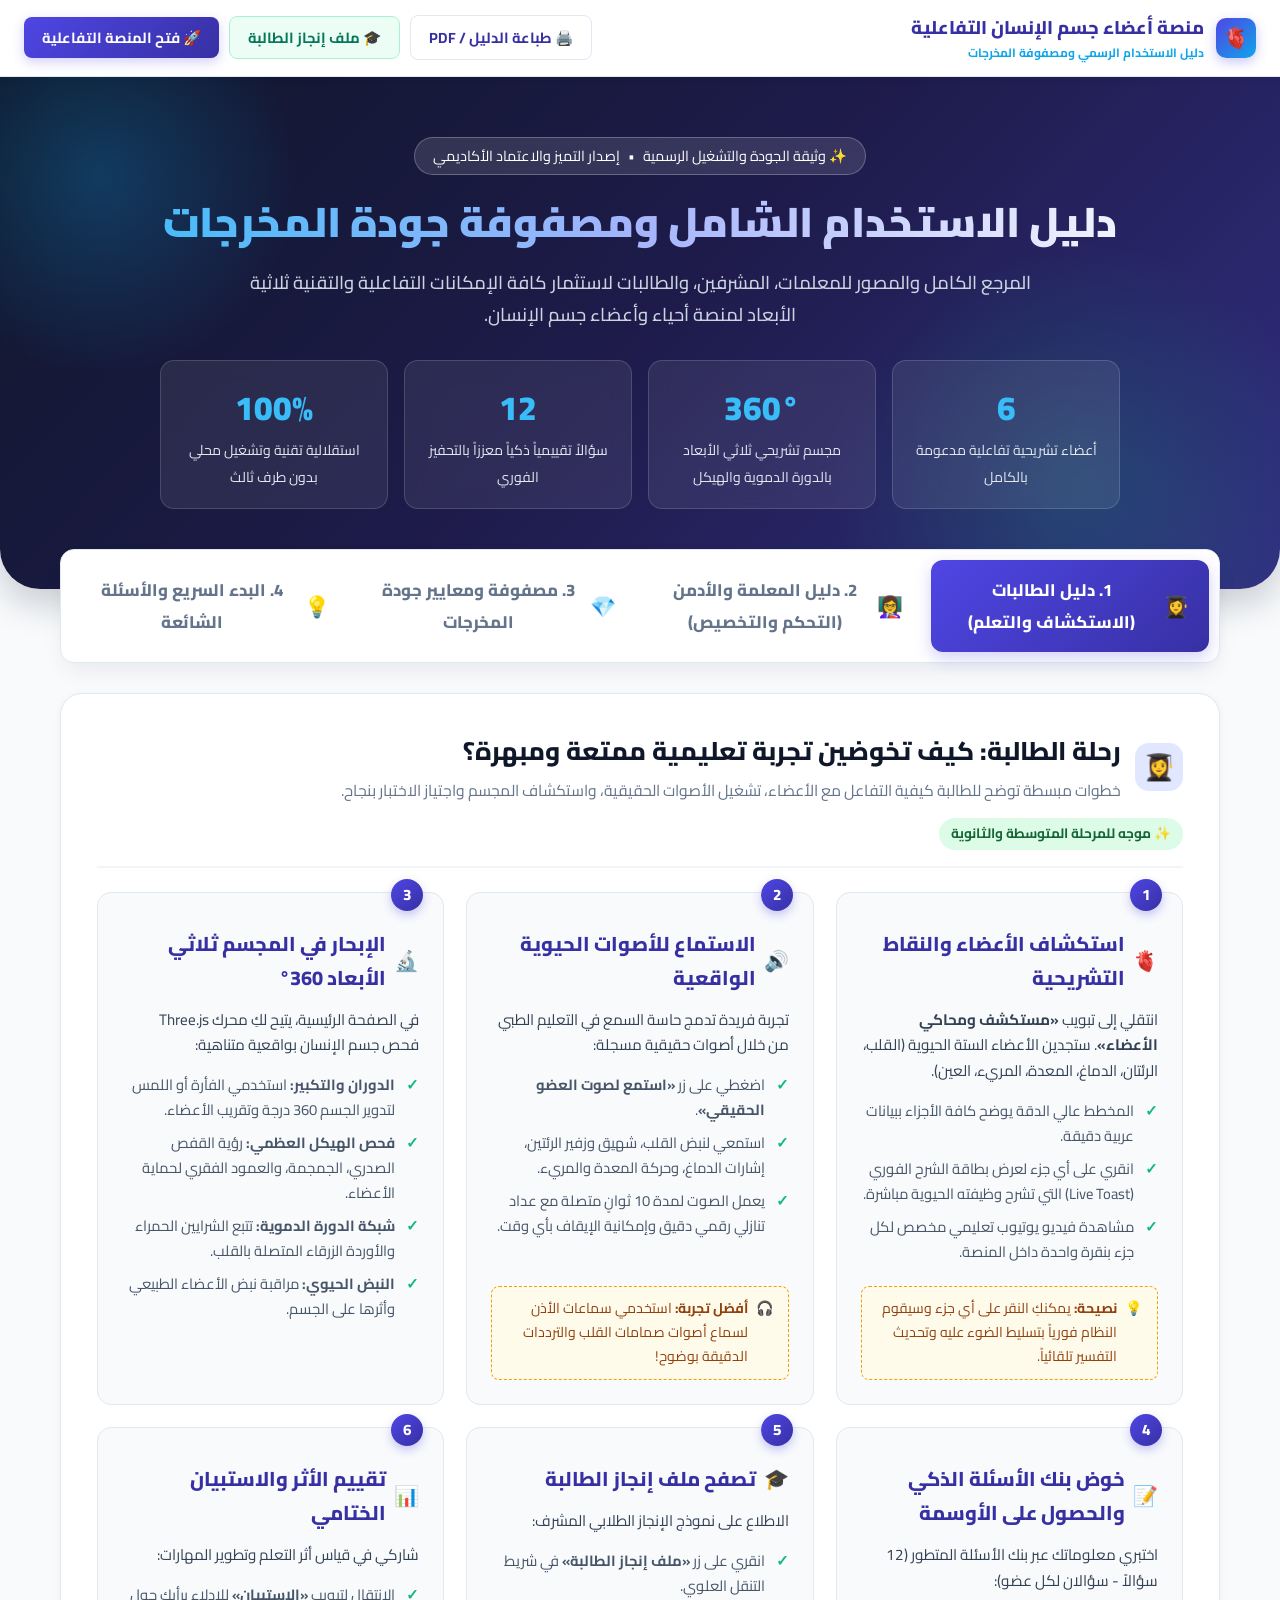
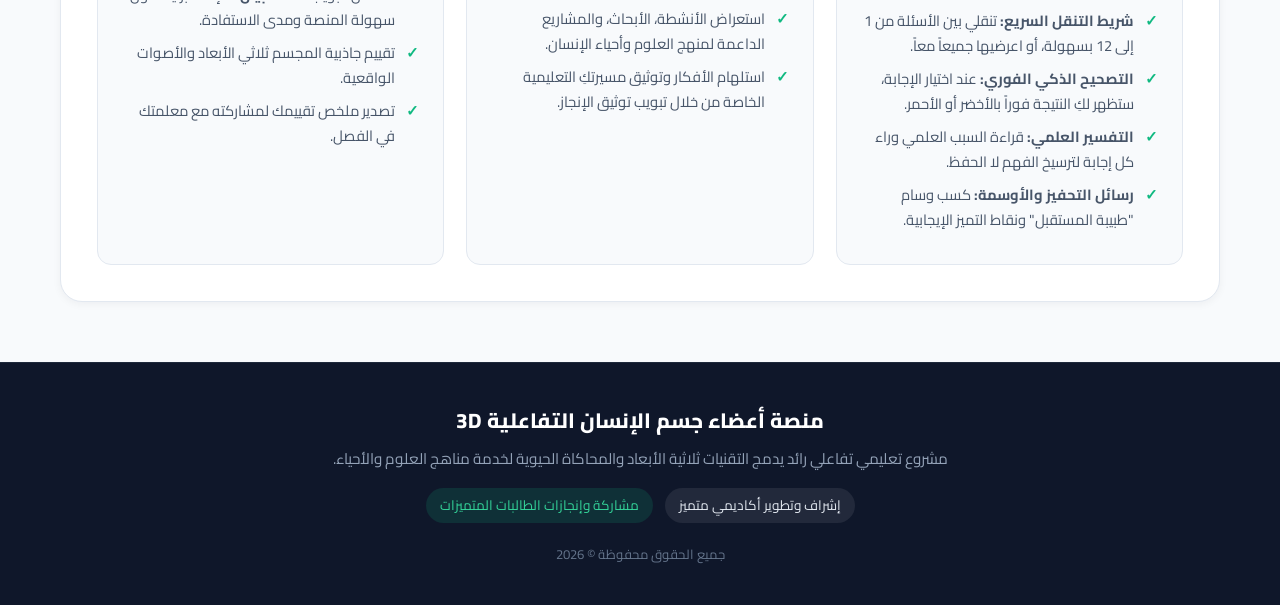
==== commit d1ca941a: "إزالة اسم الطالبة وتعميم التسمية إلى ملف إنجاز الطالبة في كامل الموقع والدليل" ====
--- a/guide.html
+++ b/guide.html
@@ -656,7 +656,7 @@
         <span>🖨️ طباعة الدليل / PDF</span>
       </button>
       <a href="https://sites.google.com/view/wesaif-990?usp=sharing" target="_blank" rel="noopener noreferrer" class="btn btn-accent">
-        <span>🎓 ملف إنجاز الطالبة: وصايف حسن</span>
+        <span>🎓 ملف إنجاز الطالبة</span>
       </a>
       <a href="index.html" class="btn btn-primary">
         <span>🚀 فتح المنصة التفاعلية</span>
@@ -805,11 +805,11 @@
           <!-- Step 5 -->
           <div class="step-card">
             <div class="step-card-num">5</div>
-            <h3 class="step-card-title"><span>🎓</span> تصفح ملف إنجاز الطالبة المبدعة: وصايف حسن</h3>
+            <h3 class="step-card-title"><span>🎓</span> تصفح ملف إنجاز الطالبة</h3>
             <div class="step-card-body">
               الاطلاع على نموذج الإنجاز الطلابي المشرف:
               <ul class="step-features-list">
-                <li>انقري على زر <strong>«ملف إنجاز الطالبة : وصايف حسن»</strong> في شريط التنقل العلوي.</li>
+                <li>انقري على زر <strong>«ملف إنجاز الطالبة»</strong> في شريط التنقل العلوي.</li>
                 <li>استعراض الأنشطة، الأبحاث، والمشاريع الداعمة لمنهج العلوم وأحياء الإنسان.</li>
                 <li>استلهام الأفكار وتوثيق مسيرتكِ التعليمية الخاصة من خلال تبويب توثيق الإنجاز.</li>
               </ul>
@@ -1033,7 +1033,7 @@
               <tr>
                 <td><strong>8. توثيق مخرجات الطالبة</strong></td>
                 <td>صفحات غير مرتبطة بهوية واضحة للطالبة.</td>
-                <td>إبراز وربط رسمي لملف إنجاز الطالبة المتميزة «وصايف حسن» في الواجهة الرئيسية.</td>
+                <td>إبراز وربط رسمي لملف إنجاز الطالبة المتميز في الواجهة الرئيسية.</td>
                 <td><span class="score-pill score-excellent">🏆 فخر واعتزاز بالمخرجات الطلابية</span></td>
               </tr>
             </tbody>
@@ -1120,7 +1120,7 @@
       <p style="font-size:0.95rem;margin-bottom:16px;">مشروع تعليمي تفاعلي رائد يدمج التقنيات ثلاثية الأبعاد والمحاكاة الحيوية لخدمة مناهج العلوم والأحياء.</p>
       <div style="display:flex;justify-content:center;gap:12px;flex-wrap:wrap;margin-bottom:20px;">
         <span style="background:rgba(255,255,255,0.08);padding:6px 14px;border-radius:20px;font-size:0.85rem;color:#e2e8f0;">إشراف وتطوير أكاديمي متميز</span>
-        <span style="background:rgba(16,185,129,0.15);padding:6px 14px;border-radius:20px;font-size:0.85rem;color:#34d399;">مشاركة الطالبة المبدعة: وصايف حسن</span>
+        <span style="background:rgba(16,185,129,0.15);padding:6px 14px;border-radius:20px;font-size:0.85rem;color:#34d399;">مشاركة وإنجازات الطالبات المتميزات</span>
       </div>
       <p style="font-size:0.82rem;color:#64748b;">جميع الحقوق محفوظة © 2026</p>
     </div>
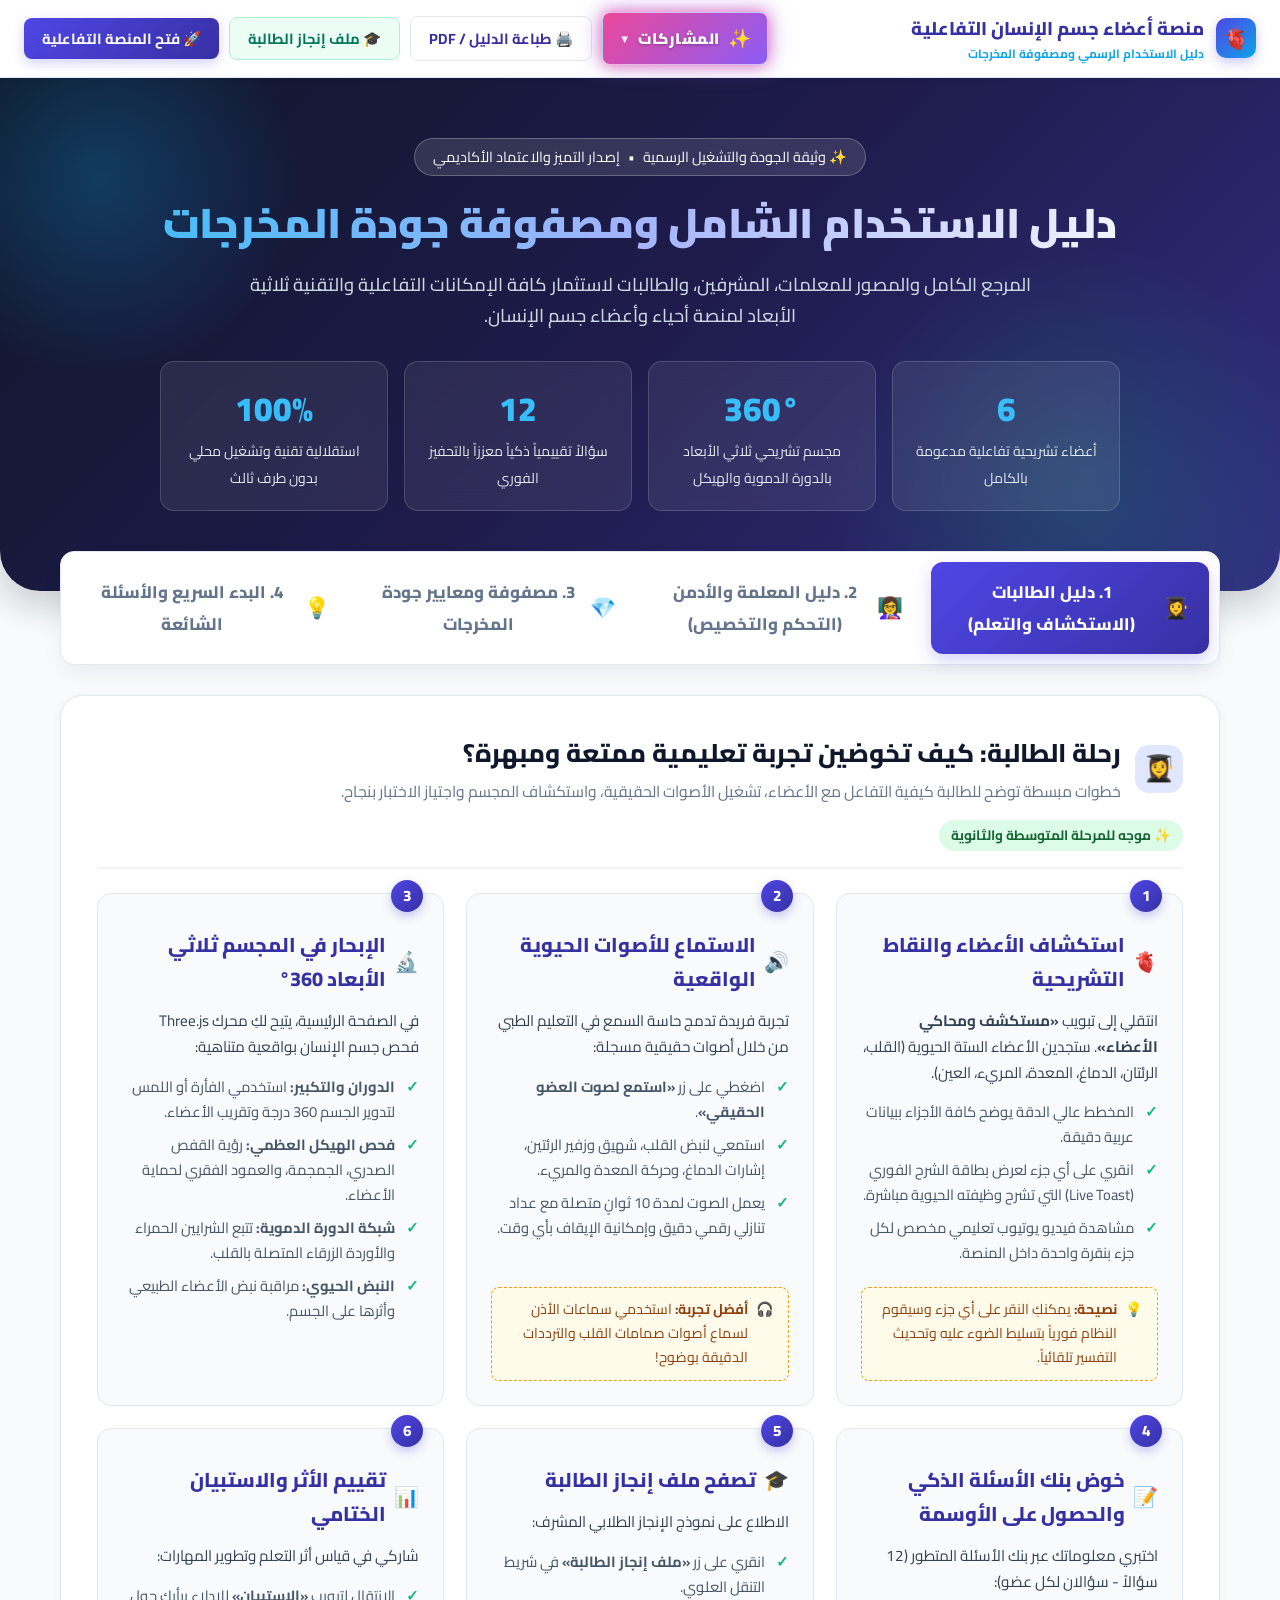
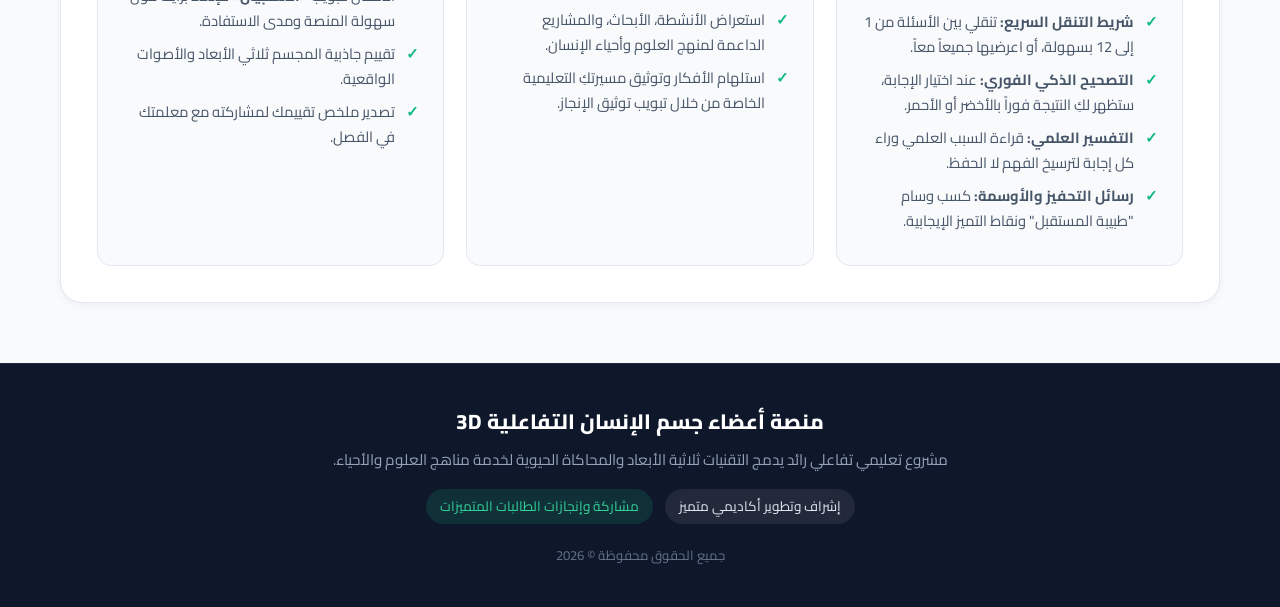
==== commit 056d7cdc: "إضافة قائمة منسدلة فلاشية بعنوان المشاركات في أعلى الصفحة تظهر الأسماء عند المرور بالفأرة" ====
--- a/guide.html
+++ b/guide.html
@@ -2,6 +2,7 @@
 <html lang="ar" dir="rtl">
 <head>
   <meta charset="UTF-8">
+  <meta name="referrer" content="strict-origin-when-cross-origin">
   <meta name="viewport" content="width=device-width, initial-scale=1.0">
   <title>دليل الاستخدام ومصفوفة جودة المخرجات | منصة أعضاء جسم الإنسان التفاعلية 3D</title>
   
@@ -637,6 +638,206 @@
       .top-nav-actions { justify-content: space-between; }
       .tab-btn { min-width: 100%; }
     }
+  
+
+/* ==========================================
+   ✨ FLASHY PARTICIPANTS DROPDOWN (قائمة المشاركات الفلاشية)
+   ========================================== */
+.participants-dropdown-wrap {
+  position: relative;
+  display: inline-block;
+  vertical-align: middle;
+}
+
+.participants-trigger-btn {
+  background: linear-gradient(135deg, #ec4899 0%, #8b5cf6 50%, #06b6d4 100%);
+  background-size: 200% 200%;
+  color: #ffffff !important;
+  border: 1.5px solid rgba(255, 255, 255, 0.6);
+  padding: 8px 16px;
+  border-radius: var(--radius-sm, 10px);
+  cursor: pointer;
+  font-family: inherit;
+  font-size: 0.95rem;
+  font-weight: 900;
+  display: inline-flex;
+  align-items: center;
+  gap: 8px;
+  box-shadow: 0 0 14px rgba(236, 72, 153, 0.7), 0 0 26px rgba(139, 92, 246, 0.45);
+  animation: flashGlowPulse 2.4s infinite ease-in-out;
+  transition: all 0.3s cubic-bezier(0.4, 0, 0.2, 1);
+  outline: none;
+  user-select: none;
+}
+
+@keyframes flashGlowPulse {
+  0%, 100% {
+    background-position: 0% 50%;
+    box-shadow: 0 0 12px rgba(236, 72, 153, 0.7), 0 0 25px rgba(139, 92, 246, 0.5);
+    transform: scale(1);
+  }
+  50% {
+    background-position: 100% 50%;
+    box-shadow: 0 0 22px rgba(236, 72, 153, 0.95), 0 0 38px rgba(6, 182, 212, 0.75);
+    transform: scale(1.03);
+  }
+}
+
+.participants-dropdown-wrap:hover .participants-trigger-btn,
+.participants-dropdown-wrap.active .participants-trigger-btn {
+  transform: translateY(-2px) scale(1.05);
+  box-shadow: 0 0 25px rgba(236, 72, 153, 1), 0 0 45px rgba(139, 92, 246, 0.85);
+  border-color: #ffffff;
+}
+
+.flash-star {
+  font-size: 1.15rem;
+  display: inline-block;
+  animation: spinSparkle 3s infinite linear;
+}
+
+@keyframes spinSparkle {
+  0% { transform: rotate(0deg); }
+  50% { transform: rotate(25deg) scale(1.2); }
+  100% { transform: rotate(0deg); }
+}
+
+.flash-title {
+  letter-spacing: 0.5px;
+  text-shadow: 0 1px 3px rgba(0, 0, 0, 0.3);
+}
+
+.flash-arrow {
+  font-size: 0.72rem;
+  transition: transform 0.25s ease;
+  opacity: 0.9;
+}
+
+.participants-dropdown-wrap:hover .flash-arrow,
+.participants-dropdown-wrap.active .flash-arrow {
+  transform: rotate(180deg);
+}
+
+/* القائمة المنسدلة: مخفية تماماً ولا تظهر إلا عند المرور بالفأرة */
+.participants-dropdown-menu {
+  position: absolute;
+  top: calc(100% + 10px);
+  right: 0;
+  width: 250px;
+  background: rgba(255, 255, 255, 0.98);
+  backdrop-filter: blur(20px);
+  -webkit-backdrop-filter: blur(20px);
+  border: 2px solid rgba(236, 72, 153, 0.4);
+  border-radius: 16px;
+  box-shadow: 0 25px 50px -12px rgba(15, 23, 42, 0.25), 0 0 25px rgba(236, 72, 153, 0.25);
+  padding: 12px;
+  opacity: 0;
+  visibility: hidden;
+  pointer-events: none;
+  transform: translateY(12px) scale(0.95);
+  transform-origin: top right;
+  transition: all 0.25s cubic-bezier(0.16, 1, 0.3, 1);
+  z-index: 10000;
+  direction: rtl;
+  text-align: right;
+}
+
+/* إظهار القائمة فورياً عند المرور على المشاركات */
+.participants-dropdown-wrap:hover .participants-dropdown-menu,
+.participants-dropdown-wrap.active .participants-dropdown-menu {
+  opacity: 1;
+  visibility: visible;
+  pointer-events: auto;
+  transform: translateY(0) scale(1);
+}
+
+.participants-dropdown-menu::before {
+  content: '';
+  position: absolute;
+  top: -8px;
+  right: 22px;
+  width: 14px;
+  height: 14px;
+  background: #ffffff;
+  border-top: 2px solid rgba(236, 72, 153, 0.4);
+  border-right: 2px solid rgba(236, 72, 153, 0.4);
+  transform: rotate(-45deg);
+}
+
+.participants-menu-header {
+  display: flex;
+  align-items: center;
+  gap: 10px;
+  padding: 8px 10px 12px;
+  border-bottom: 1.5px dashed rgba(236, 72, 153, 0.3);
+  margin-bottom: 8px;
+}
+
+.p-header-icon {
+  font-size: 1.4rem;
+  background: #fdf2f8;
+  padding: 6px;
+  border-radius: 10px;
+  border: 1px solid #fbcfe8;
+}
+
+.p-header-title {
+  font-size: 0.98rem;
+  font-weight: 900;
+  color: #9d174d;
+}
+
+.p-header-sub {
+  font-size: 0.76rem;
+  font-weight: 700;
+  color: #db2777;
+}
+
+.participants-list {
+  list-style: none;
+  margin: 0;
+  padding: 0;
+  display: flex;
+  flex-direction: column;
+  gap: 4px;
+}
+
+.participant-item {
+  display: flex;
+  align-items: center;
+  gap: 10px;
+  padding: 8px 12px;
+  border-radius: 10px;
+  font-size: 0.94rem;
+  font-weight: 800;
+  color: #1e293b;
+  transition: all 0.2s ease;
+  background: transparent;
+}
+
+.participant-item:hover {
+  background: linear-gradient(135deg, #fdf2f8, #f5f3ff);
+  color: #be185d;
+  transform: translateX(-4px);
+}
+
+.p-dot {
+  font-size: 0.85rem;
+  color: #f59e0b;
+  flex-shrink: 0;
+  transition: transform 0.2s ease;
+}
+
+.participant-item:hover .p-dot {
+  transform: scale(1.3) rotate(20deg);
+  color: #ec4899;
+}
+
+.p-name {
+  flex: 1;
+  white-space: nowrap;
+}
+
   </style>
 </head>
 <body>
@@ -652,6 +853,34 @@
     </a>
 
     <div class="top-nav-actions">
+      <!-- 🌟 Flashy Participants Dropdown Menu -->
+      <div class="participants-dropdown-wrap" id="guide-participants-dropdown-wrap">
+        <button class="participants-trigger-btn" type="button" aria-haspopup="true" aria-expanded="false" title="قائمة المشاركات">
+          <span class="flash-star">✨</span>
+          <span class="flash-title">المشاركات</span>
+          <span class="flash-arrow">▼</span>
+        </button>
+        <div class="participants-dropdown-menu" role="menu">
+          <div class="participants-menu-header">
+            <span class="p-header-icon">🌸</span>
+            <div>
+              <div class="p-header-title">فريق العمل والمشاركات</div>
+              <div class="p-header-sub">نخبة الطالبات المتميزات</div>
+            </div>
+          </div>
+          <ul class="participants-list">
+            <li class="participant-item"><span class="p-dot">⭐</span><span class="p-name">عبير الزهراني</span></li>
+            <li class="participant-item"><span class="p-dot">⭐</span><span class="p-name">بتول الغامدي</span></li>
+            <li class="participant-item"><span class="p-dot">⭐</span><span class="p-name">وصايف شعار</span></li>
+            <li class="participant-item"><span class="p-dot">⭐</span><span class="p-name">نشوى المحمادي</span></li>
+            <li class="participant-item"><span class="p-dot">⭐</span><span class="p-name">نجود الروقي</span></li>
+            <li class="participant-item"><span class="p-dot">⭐</span><span class="p-name">وجدان الغريبي</span></li>
+            <li class="participant-item"><span class="p-dot">⭐</span><span class="p-name">لينا النهاري</span></li>
+            <li class="participant-item"><span class="p-dot">⭐</span><span class="p-name">فاطمه الخالدي</span></li>
+          </ul>
+        </div>
+      </div>
+
       <button class="btn btn-outline btn-print" onclick="window.print()">
         <span>🖨️ طباعة الدليل / PDF</span>
       </button>
@@ -914,13 +1143,13 @@
           <!-- Admin Step 4 -->
           <div class="step-card">
             <div class="step-card-num">4</div>
-            <h3 class="step-card-title"><span>💾</span> الحفظ الدائم وتصدير content.js للجميع</h3>
+            <h3 class="step-card-title"><span>💾</span> ضمان الحفظ الدائم وعدم حذف الروابط نهائياً</h3>
             <div class="step-card-body">
-              كيف تضمنين وصول تعديلاتكِ لجميع طالبات المدرسة؟
+              كيف تضمنين بقاء الروابط والأسئلة المعدلة ثابتة للأبد دون حذف؟
               <ul class="step-features-list">
-                <li><strong>الحفظ المحلي التلقائي:</strong> تحفظ التعديلات فورياً في <code>localStorage</code> و <code>IndexedDB</code>.</li>
-                <li><strong>التثبيت الشامل (Global Deploy):</strong> اضغطي على زر <strong>«تصدير التعديلات إلى كود content.js»</strong>.</li>
-                <li>يتم نسخ الكود التلقائي ووضعه في ملف [content.js](file:///c:/Users/TOSHIBA/.gemini/antigravity/scratch/human-body/content.js) ليصبح ثابتاً ودائماً لكل طالبة تفتح الموقع مستقبلاً.</li>
+                <li><strong>الحفظ التلقائي المباشر على القرص الصلب:</strong> عند تشغيل الموقع عبر <code>تشغيل_الموقع.bat</code>، فإن أي تعديل تقومين به يُحفظ فوراً على القرص الصلب مباشرة داخل ملف <code>content.js</code> عبر السيرفر الداخلي.</li>
+                <li><strong>الحفظ متعدد الطبقات:</strong> تُحفظ البيانات متزامنة في <code>IndexedDB</code> وقاعدة بيانات المتصفح لضمان عدم مسحها حتى لو تم تفريغ الكاش العادي.</li>
+                <li><strong>تشغيل الفيديوهات داخلياً:</strong> يضمن ملف <code>تشغيل_الموقع.bat</code> تشغيل المنصة كخادم محلي (localhost)، مما يمنح يوتيوب تصريح التضمين الرسمي ويمنع ظهور الخطأ <code>Error 153</code> تماماً.</li>
               </ul>
             </div>
           </div>
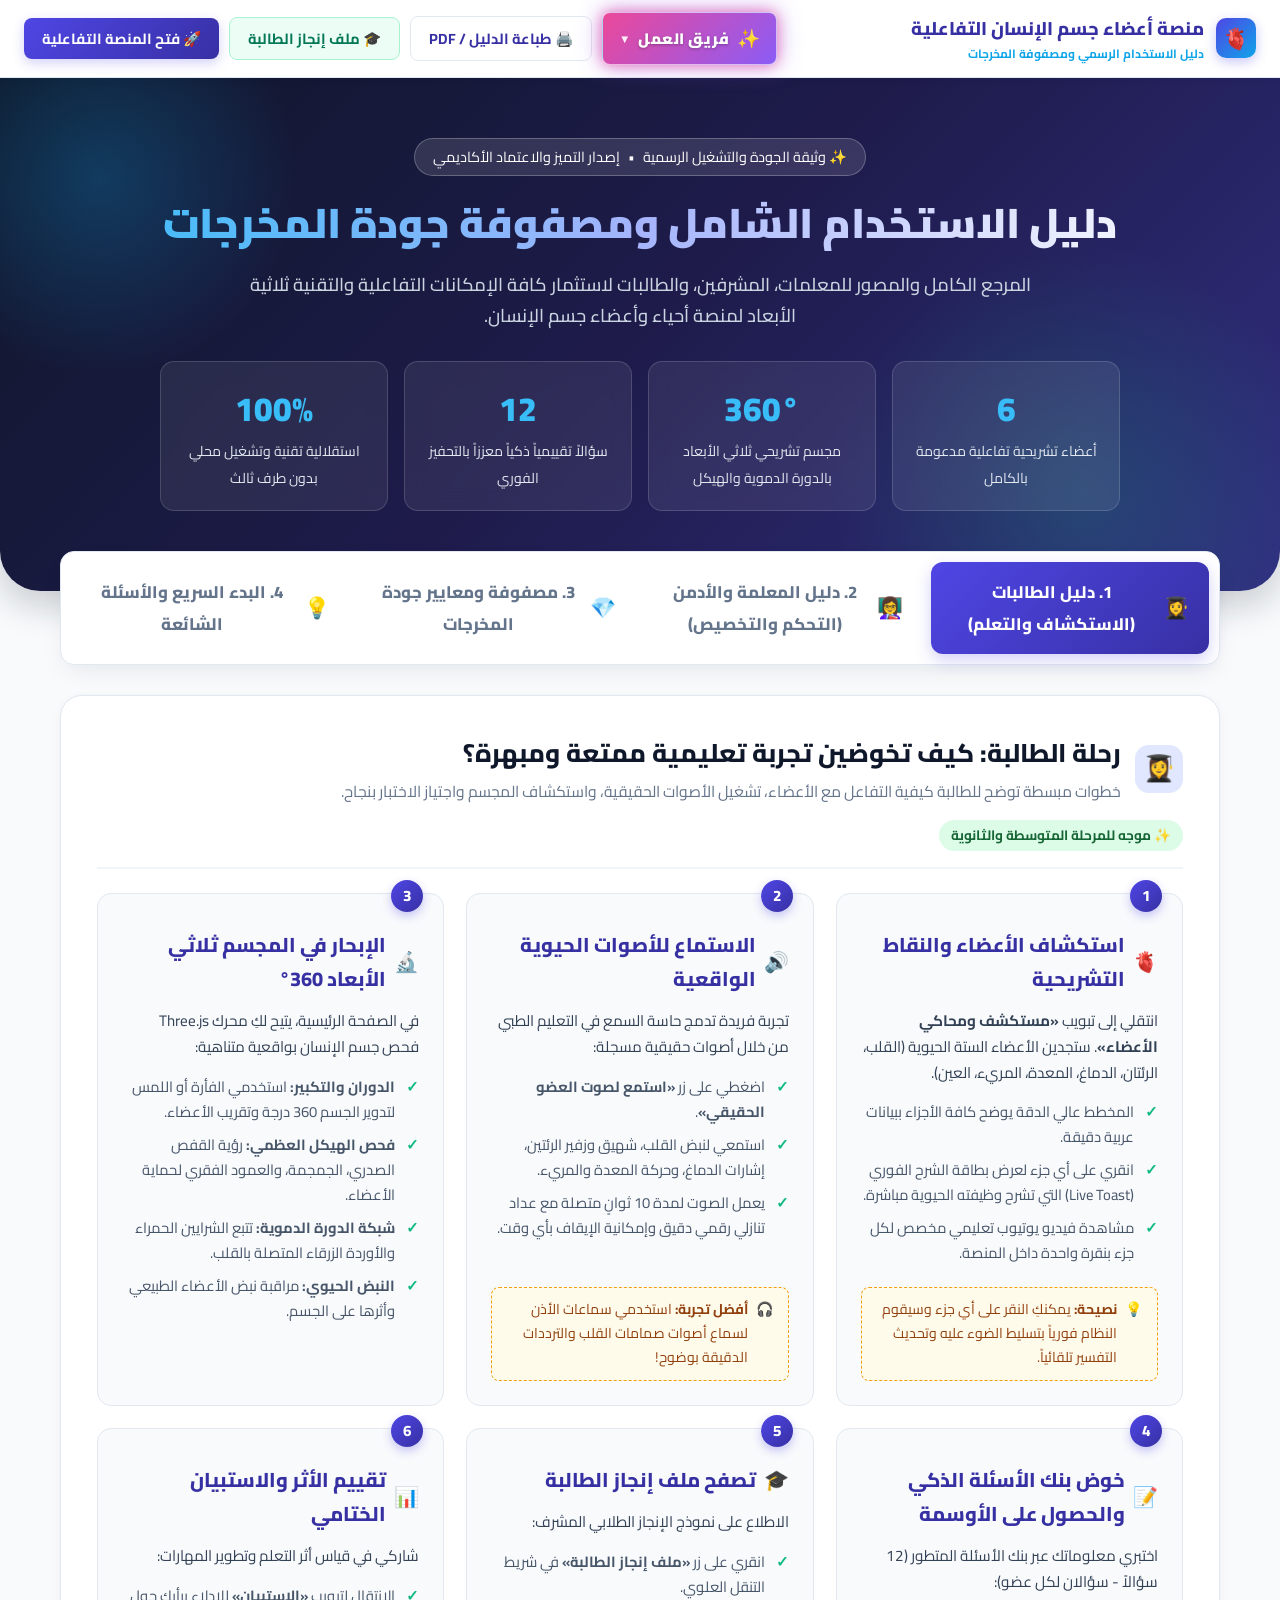
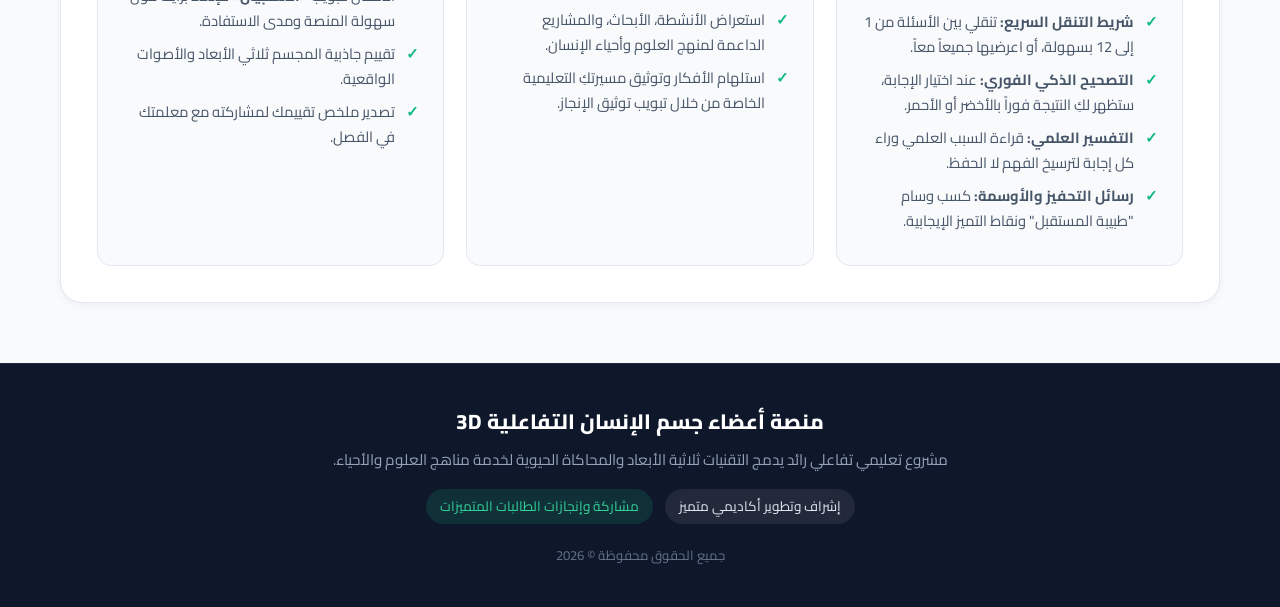
==== commit 7b53fc48: "تحديث المجسم ثلاثي الأبعاد بصورة طبيعية واقعية وإضافة الوميض الفلاشي وظهور الأسماء، ونقل دليل الاستخ" ====
--- a/guide.html
+++ b/guide.html
@@ -855,20 +855,13 @@
     <div class="top-nav-actions">
       <!-- 🌟 Flashy Participants Dropdown Menu -->
       <div class="participants-dropdown-wrap" id="guide-participants-dropdown-wrap">
-        <button class="participants-trigger-btn" type="button" aria-haspopup="true" aria-expanded="false" title="قائمة المشاركات">
+        <button class="participants-trigger-btn" type="button" aria-haspopup="true" aria-expanded="false" title="فريق العمل">
           <span class="flash-star">✨</span>
-          <span class="flash-title">المشاركات</span>
+          <span class="flash-title">فريق العمل</span>
           <span class="flash-arrow">▼</span>
         </button>
         <div class="participants-dropdown-menu" role="menu">
-          <div class="participants-menu-header">
-            <span class="p-header-icon">🌸</span>
-            <div>
-              <div class="p-header-title">فريق العمل والمشاركات</div>
-              <div class="p-header-sub">نخبة الطالبات المتميزات</div>
-            </div>
-          </div>
-          <ul class="participants-list">
+            <ul class="participants-list">
             <li class="participant-item"><span class="p-dot">⭐</span><span class="p-name">عبير الزهراني</span></li>
             <li class="participant-item"><span class="p-dot">⭐</span><span class="p-name">بتول الغامدي</span></li>
             <li class="participant-item"><span class="p-dot">⭐</span><span class="p-name">وصايف شعار</span></li>
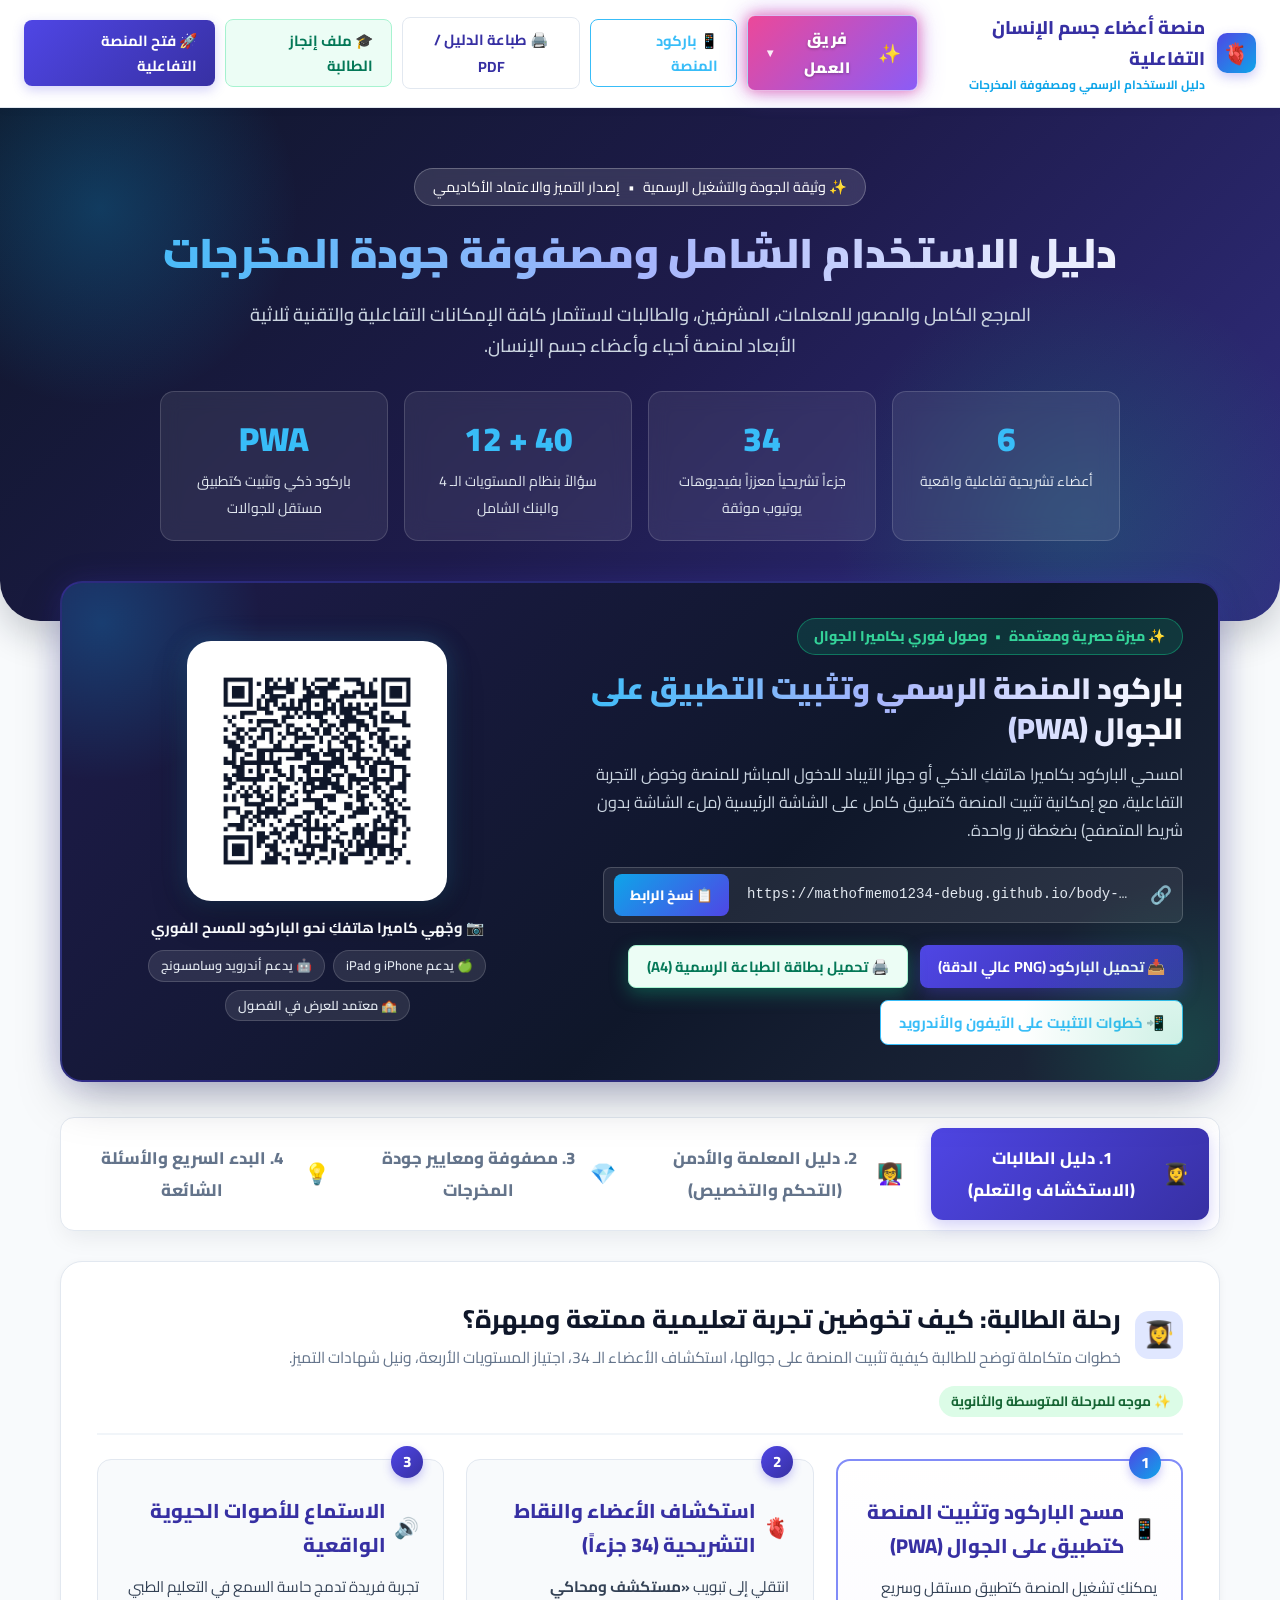
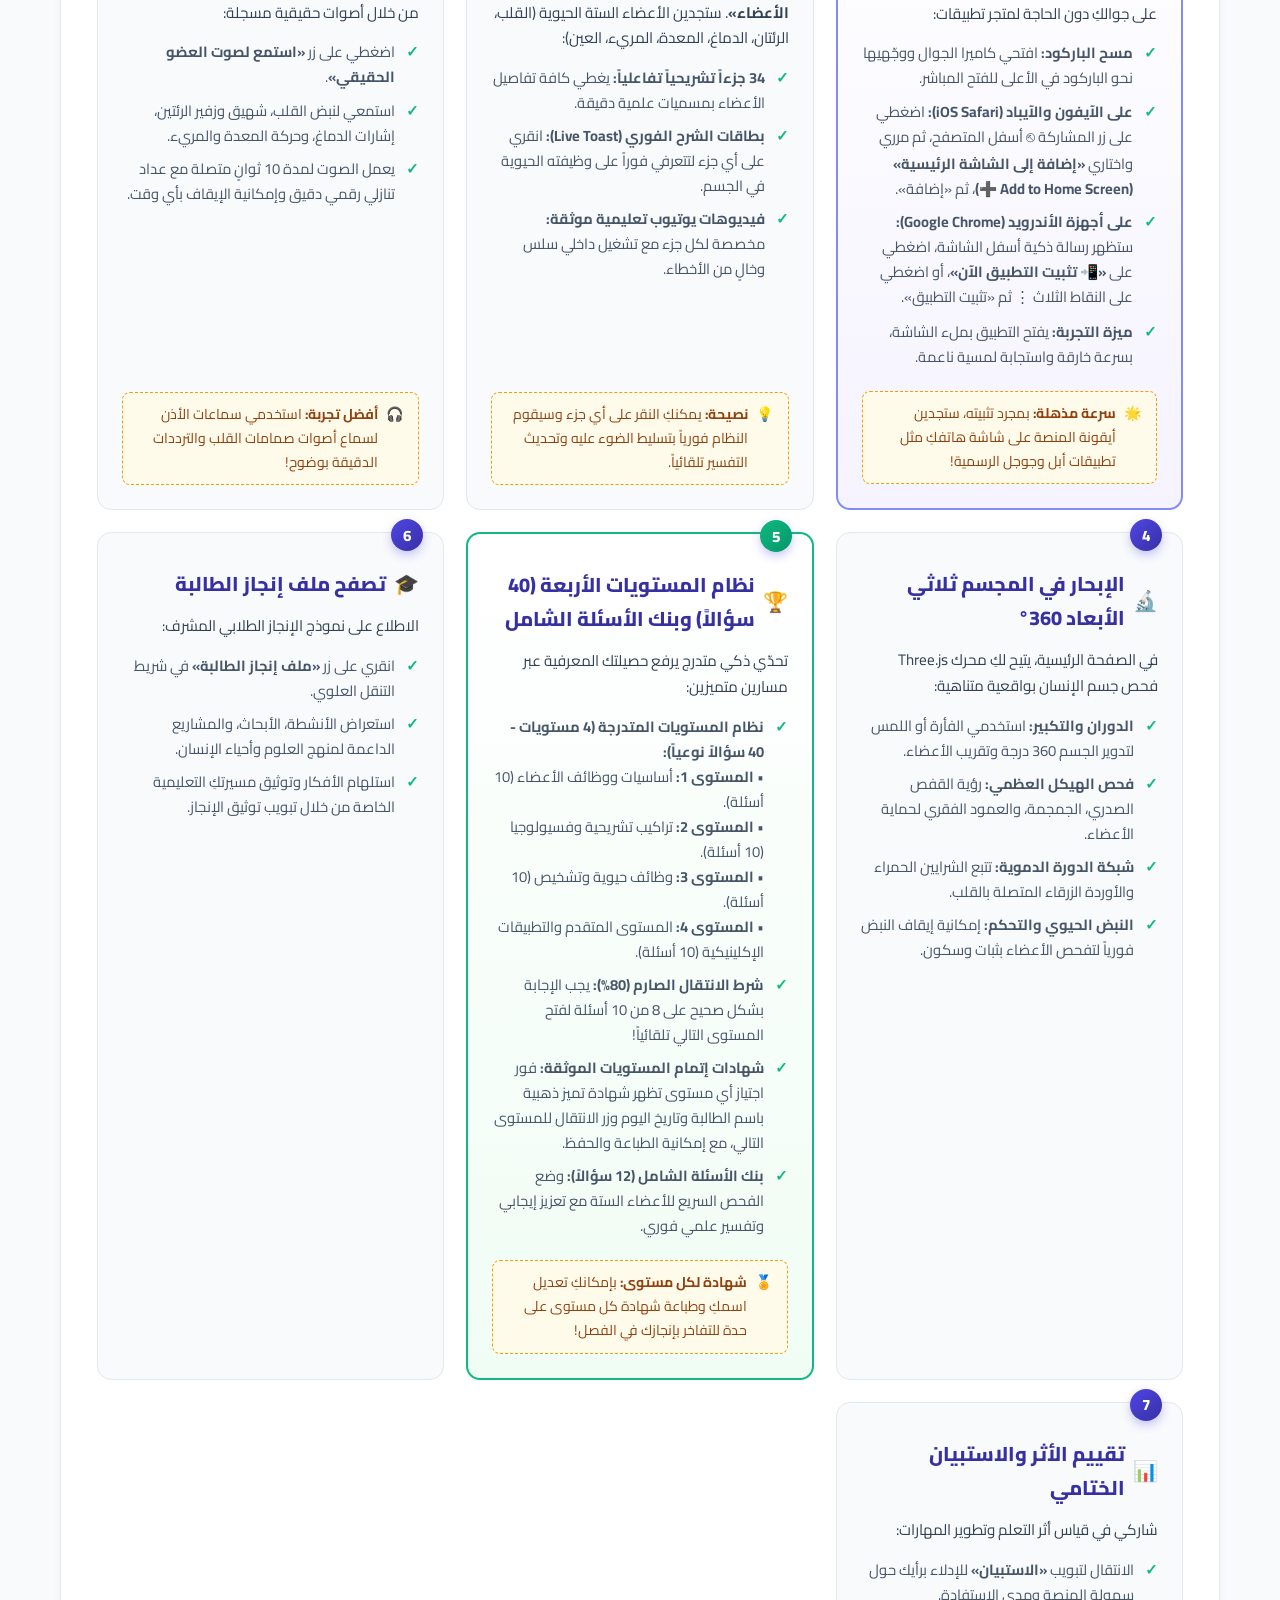
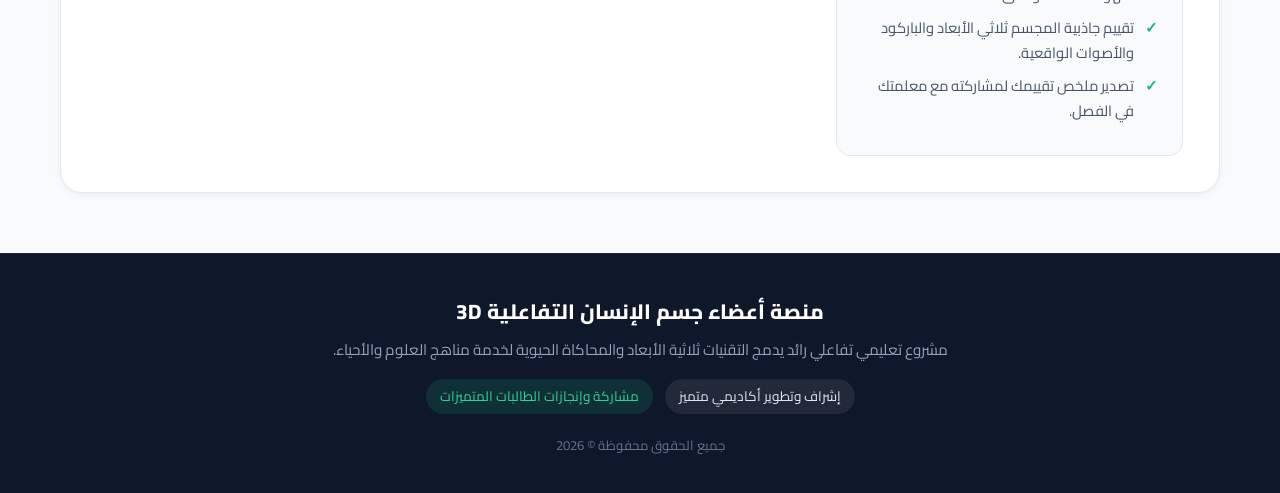
==== commit a7f4e58b: "feat: add website QR code, printable card, PWA mobile install prompt, and comprehensive guide update" ====
--- a/guide.html
+++ b/guide.html
@@ -838,6 +838,195 @@
   white-space: nowrap;
 }
 
+  
+    /* QR Showcase Section Styles */
+    .qr-showcase-section {
+      margin-bottom: 35px;
+    }
+
+    .qr-showcase-card {
+      background: linear-gradient(135deg, #1e1b4b 0%, #0f172a 60%, #1e293b 100%);
+      border: 2px solid rgba(79, 70, 229, 0.4);
+      border-radius: var(--radius-lg);
+      padding: 35px;
+      color: #ffffff;
+      box-shadow: 0 20px 50px -10px rgba(15, 23, 42, 0.35), 0 0 30px rgba(79, 70, 229, 0.2);
+      display: grid;
+      grid-template-columns: 1.4fr 1fr;
+      gap: 30px;
+      align-items: center;
+      position: relative;
+      overflow: hidden;
+    }
+
+    .qr-showcase-card::before {
+      content: '';
+      position: absolute;
+      top: -120px;
+      left: -120px;
+      width: 320px;
+      height: 320px;
+      background: radial-gradient(circle, rgba(14, 165, 233, 0.25) 0%, transparent 70%);
+      border-radius: 50%;
+      pointer-events: none;
+    }
+
+    .qr-showcase-card::after {
+      content: '';
+      position: absolute;
+      bottom: -120px;
+      right: -120px;
+      width: 320px;
+      height: 320px;
+      background: radial-gradient(circle, rgba(16, 185, 129, 0.2) 0%, transparent 70%);
+      border-radius: 50%;
+      pointer-events: none;
+    }
+
+    .qr-badge-exclusive {
+      display: inline-flex;
+      align-items: center;
+      gap: 8px;
+      background: rgba(16, 185, 129, 0.18);
+      border: 1.5px solid rgba(16, 185, 129, 0.5);
+      color: #34d399;
+      padding: 6px 16px;
+      border-radius: 30px;
+      font-size: 0.88rem;
+      font-weight: 800;
+      margin-bottom: 14px;
+    }
+
+    .qr-showcase-title {
+      font-size: 1.85rem;
+      font-weight: 900;
+      line-height: 1.35;
+      margin-bottom: 12px;
+      background: linear-gradient(to left, #ffffff, #a5b4fc, #38bdf8);
+      -webkit-background-clip: text;
+      -webkit-text-fill-color: transparent;
+    }
+
+    .qr-showcase-desc {
+      font-size: 1.02rem;
+      color: #cbd5e1;
+      line-height: 1.7;
+      margin-bottom: 22px;
+    }
+
+    .qr-url-display-box {
+      display: flex;
+      gap: 10px;
+      background: rgba(255, 255, 255, 0.08);
+      border: 1px solid rgba(255, 255, 255, 0.18);
+      border-radius: var(--radius-sm);
+      padding: 6px 10px;
+      align-items: center;
+      margin-bottom: 22px;
+      max-width: 580px;
+    }
+
+    .qr-url-text {
+      flex: 1;
+      font-size: 0.88rem;
+      color: #e2e8f0;
+      direction: ltr;
+      text-align: left;
+      font-family: monospace;
+      overflow: hidden;
+      text-overflow: ellipsis;
+      white-space: nowrap;
+      padding: 6px 8px;
+    }
+
+    .btn-copy-qr-guide {
+      background: linear-gradient(135deg, var(--secondary), var(--primary));
+      color: #ffffff;
+      border: none;
+      padding: 8px 16px;
+      border-radius: 8px;
+      font-weight: 800;
+      font-size: 0.85rem;
+      cursor: pointer;
+      transition: all 0.2s;
+      white-space: nowrap;
+      font-family: inherit;
+    }
+
+    .btn-copy-qr-guide:hover {
+      box-shadow: 0 4px 14px rgba(14, 165, 233, 0.4);
+      transform: translateY(-1px);
+    }
+
+    .qr-showcase-actions {
+      display: flex;
+      flex-wrap: wrap;
+      gap: 12px;
+    }
+
+    .qr-image-display-col {
+      text-align: center;
+      display: flex;
+      flex-direction: column;
+      align-items: center;
+      justify-content: center;
+      position: relative;
+      z-index: 10;
+    }
+
+    .qr-image-box {
+      background: #ffffff;
+      padding: 16px;
+      border-radius: 24px;
+      box-shadow: 0 15px 35px rgba(0, 0, 0, 0.3), 0 0 25px rgba(56, 189, 248, 0.25);
+      border: 4px solid rgba(255, 255, 255, 0.8);
+      margin-bottom: 14px;
+      transition: transform 0.3s ease;
+    }
+
+    .qr-image-box:hover {
+      transform: scale(1.03);
+    }
+
+    .qr-image-box img {
+      width: 220px;
+      height: 220px;
+      display: block;
+      border-radius: 10px;
+    }
+
+    .qr-tags-list {
+      display: flex;
+      gap: 8px;
+      justify-content: center;
+      flex-wrap: wrap;
+      margin-top: 10px;
+    }
+
+    .qr-tag-pill {
+      background: rgba(255, 255, 255, 0.1);
+      border: 1px solid rgba(255, 255, 255, 0.15);
+      padding: 4px 12px;
+      border-radius: 20px;
+      font-size: 0.8rem;
+      color: #e2e8f0;
+      font-weight: 600;
+    }
+
+    @media (max-width: 900px) {
+      .qr-showcase-card {
+        grid-template-columns: 1fr;
+        padding: 25px;
+        text-align: center;
+      }
+      .qr-showcase-actions {
+        justify-content: center;
+      }
+      .qr-url-display-box {
+        margin: 0 auto 20px;
+      }
+    }
+
   </style>
 </head>
 <body>
@@ -874,6 +1063,9 @@
         </div>
       </div>
 
+            <a href="#qr-section" class="btn btn-outline" style="border-color:#38bdf8;color:#38bdf8;">
+        <span>📱 باركود المنصة</span>
+      </a>
       <button class="btn btn-outline btn-print" onclick="window.print()">
         <span>🖨️ طباعة الدليل / PDF</span>
       </button>
@@ -902,19 +1094,19 @@
       <div class="hero-stats-row">
         <div class="hero-stat-card">
           <span class="stat-number">6</span>
-          <span class="stat-label">أعضاء تشريحية تفاعلية مدعومة بالكامل</span>
+          <span class="stat-label">أعضاء تشريحية تفاعلية واقعية</span>
         </div>
         <div class="hero-stat-card">
-          <span class="stat-number">360°</span>
-          <span class="stat-label">مجسم تشريحي ثلاثي الأبعاد بالدورة الدموية والهيكل</span>
+          <span class="stat-number">34</span>
+          <span class="stat-label">جزءاً تشريحياً معززاً بفيديوهات يوتيوب موثقة</span>
         </div>
         <div class="hero-stat-card">
-          <span class="stat-number">12</span>
-          <span class="stat-label">سؤالاً تقييمياً ذكياً معززاً بالتحفيز الفوري</span>
+          <span class="stat-number">40 + 12</span>
+          <span class="stat-label">سؤالاً بنظام المستويات الـ 4 والبنك الشامل</span>
         </div>
         <div class="hero-stat-card">
-          <span class="stat-number">100%</span>
-          <span class="stat-label">استقلالية تقنية وتشغيل محلي بدون طرف ثالث</span>
+          <span class="stat-number">PWA</span>
+          <span class="stat-label">باركود ذكي وتثبيت كتطبيق مستقل للجوالات</span>
         </div>
       </div>
     </div>
@@ -922,6 +1114,58 @@
 
   <!-- Main Tabs Content -->
   <main class="container">
+
+    <!-- ========================================== -->
+    <!-- 📱 QR CODE & MOBILE PWA SHOWCASE CARD      -->
+    <!-- ========================================== -->
+    <section class="qr-showcase-section" id="qr-section">
+      <div class="qr-showcase-card">
+        <div>
+          <div class="qr-badge-exclusive">
+            <span>✨ ميزة حصرية ومعتمدة</span>
+            <span>•</span>
+            <span>وصول فوري بكاميرا الجوال</span>
+          </div>
+          <h2 class="qr-showcase-title">باركود المنصة الرسمي وتثبيت التطبيق على الجوال (PWA)</h2>
+          <p class="qr-showcase-desc">
+            امسحي الباركود بكاميرا هاتفكِ الذكي أو جهاز الآيباد للدخول المباشر للمنصة وخوض التجربة التفاعلية، مع إمكانية تثبيت المنصة كتطبيق كامل على الشاشة الرئيسية (ملء الشاشة بدون شريط المتصفح) بضغطة زر واحدة.
+          </p>
+
+          <div class="qr-url-display-box">
+            <span style="font-size:1.1rem;">🔗</span>
+            <span class="qr-url-text" id="guide-site-url">https://mathofmemo1234-debug.github.io/body-organs-journey/</span>
+            <button class="btn-copy-qr-guide" onclick="copyGuideSiteUrl()">
+              <span id="guide-copy-btn-txt">📋 نسخ الرابط</span>
+            </button>
+          </div>
+
+          <div class="qr-showcase-actions">
+            <a href="assets/website_qr.png" download="باركود_منصة_أعضاء_الجسم_3D.png" class="btn btn-primary" style="box-shadow:0 6px 18px rgba(79, 70, 229, 0.35);">
+              <span>📥 تحميل الباركود (PNG عالي الدقة)</span>
+            </a>
+            <a href="assets/website_qr_card.png" download="بطاقة_باركود_أعضاء_الجسم_للطباعة.png" class="btn btn-accent" style="box-shadow:0 6px 18px rgba(16, 185, 129, 0.35);">
+              <span>🖨️ تحميل بطاقة الطباعة الرسمية (A4)</span>
+            </a>
+            <button class="btn btn-outline" style="border-color:#38bdf8;color:#38bdf8;" onclick="switchGuideTab('student'); document.getElementById('step-mobile-install').scrollIntoView({behavior:'smooth'});">
+              <span>📲 خطوات التثبيت على الآيفون والأندرويد</span>
+            </button>
+          </div>
+        </div>
+
+        <div class="qr-image-display-col">
+          <div class="qr-image-box">
+            <img src="assets/website_qr.png" alt="باركود منصة أعضاء الجسم 3D">
+          </div>
+          <span style="font-size:0.92rem;font-weight:700;color:#f8fafc;">📷 وجّهي كاميرا هاتفكِ نحو الباركود للمسح الفوري</span>
+          <div class="qr-tags-list">
+            <span class="qr-tag-pill">🍏 يدعم iPhone و iPad</span>
+            <span class="qr-tag-pill">🤖 يدعم أندرويد وسامسونج</span>
+            <span class="qr-tag-pill">🏫 معتمد للعرض في الفصول</span>
+          </div>
+        </div>
+      </div>
+    </section>
+
     <nav class="tab-navigation">
       <button class="tab-btn active" onclick="switchGuideTab('student')">
         <span class="tab-btn-icon">👩‍🎓</span>
@@ -951,23 +1195,42 @@
             <div class="section-icon-badge badge-primary">👩‍🎓</div>
             <div>
               <h2 class="section-title">رحلة الطالبة: كيف تخوضين تجربة تعليمية ممتعة ومبهرة؟</h2>
-              <p class="section-desc">خطوات مبسطة توضح للطالبة كيفية التفاعل مع الأعضاء، تشغيل الأصوات الحقيقية، واستكشاف المجسم واجتياز الاختبار بنجاح.</p>
+              <p class="section-desc">خطوات متكاملة توضح للطالبة كيفية تثبيت المنصة على جوالها، استكشاف الأعضاء الـ 34، اجتياز المستويات الأربعة، ونيل شهادات التميز.</p>
             </div>
           </div>
           <span class="score-pill score-excellent">✨ موجه للمرحلة المتوسطة والثانوية</span>
         </div>
 
         <div class="steps-grid">
-          <!-- Step 1 -->
+          <!-- Step 1: Mobile App & QR -->
+          <div class="step-card" id="step-mobile-install" style="border: 2px solid #818cf8; background: linear-gradient(to bottom, #ffffff, #f5f3ff);">
+            <div class="step-card-num" style="background:linear-gradient(135deg, #4f46e5, #0ea5e9);">1</div>
+            <h3 class="step-card-title"><span>📱</span> مسح الباركود وتثبيت المنصة كتطبيق على الجوال (PWA)</h3>
+            <div class="step-card-body">
+              يمكنكِ تشغيل المنصة كتطبيق مستقل وسريع على جوالكِ دون الحاجة لمتجر تطبيقات:
+              <ul class="step-features-list">
+                <li><strong>مسح الباركود:</strong> افتحي كاميرا الجوال ووجّهيها نحو الباركود في الأعلى للفتح المباشر.</li>
+                <li><strong>على الآيفون والآيباد (iOS Safari):</strong> اضغطي على زر المشاركة <code>⎋</code> أسفل المتصفح، ثم مرري واختاري <strong>«إضافة إلى الشاشة الرئيسية» (Add to Home Screen ➕)</strong>، ثم «إضافة».</li>
+                <li><strong>على أجهزة الأندرويد (Google Chrome):</strong> ستظهر رسالة ذكية أسفل الشاشة، اضغطي على <strong>«📲 تثبيت التطبيق الآن»</strong>، أو اضغطي على النقاط الثلاث <code>⋮</code> ثم «تثبيت التطبيق».</li>
+                <li><strong>ميزة التجربة:</strong> يفتح التطبيق بملء الشاشة، بسرعة خارقة واستجابة لمسية ناعمة.</li>
+              </ul>
+            </div>
+            <div class="tip-box">
+              <span>🌟</span>
+              <span><strong>سرعة مذهلة:</strong> بمجرد تثبيته، ستجدين أيقونة المنصة على شاشة هاتفكِ مثل تطبيقات أبل وجوجل الرسمية!</span>
+            </div>
+          </div>
+
+          <!-- Step 2: Organs & 34 Parts -->
           <div class="step-card">
-            <div class="step-card-num">1</div>
-            <h3 class="step-card-title"><span>🫀</span> استكشاف الأعضاء والنقاط التشريحية</h3>
+            <div class="step-card-num">2</div>
+            <h3 class="step-card-title"><span>🫀</span> استكشاف الأعضاء والنقاط التشريحية (34 جزءاً)</h3>
             <div class="step-card-body">
-              انتقلي إلى تبويب <strong>«مستكشف ومحاكي الأعضاء»</strong>. ستجدين الأعضاء الستة الحيوية (القلب، الرئتان، الدماغ، المعدة، المريء، العين).
+              انتقلي إلى تبويب <strong>«مستكشف ومحاكي الأعضاء»</strong>. ستجدين الأعضاء الستة الحيوية (القلب، الرئتان، الدماغ، المعدة، المريء، العين):
               <ul class="step-features-list">
-                <li>المخطط عالي الدقة يوضح كافة الأجزاء ببيانات عربية دقيقة.</li>
-                <li>انقري على أي جزء لعرض بطاقة الشرح الفوري (Live Toast) التي تشرح وظيفته الحيوية مباشرة.</li>
-                <li>مشاهدة فيديو يوتيوب تعليمي مخصص لكل جزء بنقرة واحدة داخل المنصة.</li>
+                <li><strong>34 جزءاً تشريحياً تفاعلياً:</strong> يغطي كافة تفاصيل الأعضاء بمسميات علمية دقيقة.</li>
+                <li><strong>بطاقات الشرح الفوري (Live Toast):</strong> انقري على أي جزء لتتعرفي فوراً على وظيفته الحيوية في الجسم.</li>
+                <li><strong>فيديوهات يوتيوب تعليمية موثقة:</strong> مخصصة لكل جزء مع تشغيل داخلي سلس وخالٍ من الأخطاء.</li>
               </ul>
             </div>
             <div class="tip-box">
@@ -976,9 +1239,9 @@
             </div>
           </div>
 
-          <!-- Step 2 -->
+          <!-- Step 3: Realistic Audio -->
           <div class="step-card">
-            <div class="step-card-num">2</div>
+            <div class="step-card-num">3</div>
             <h3 class="step-card-title"><span>🔊</span> الاستماع للأصوات الحيوية الواقعية</h3>
             <div class="step-card-body">
               تجربة فريدة تدمج حاسة السمع في التعليم الطبي من خلال أصوات حقيقية مسجلة:
@@ -994,9 +1257,9 @@
             </div>
           </div>
 
-          <!-- Step 3 -->
+          <!-- Step 4: 3D Body -->
           <div class="step-card">
-            <div class="step-card-num">3</div>
+            <div class="step-card-num">4</div>
             <h3 class="step-card-title"><span>🔬</span> الإبحار في المجسم ثلاثي الأبعاد 360°</h3>
             <div class="step-card-body">
               في الصفحة الرئيسية، يتيح لكِ محرك Three.js فحص جسم الإنسان بواقعية متناهية:
@@ -1004,29 +1267,38 @@
                 <li><strong>الدوران والتكبير:</strong> استخدمي الفأرة أو اللمس لتدوير الجسم 360 درجة وتقريب الأعضاء.</li>
                 <li><strong>فحص الهيكل العظمي:</strong> رؤية القفص الصدري، الجمجمة، والعمود الفقري لحماية الأعضاء.</li>
                 <li><strong>شبكة الدورة الدموية:</strong> تتبع الشرايين الحمراء والأوردة الزرقاء المتصلة بالقلب.</li>
-                <li><strong>النبض الحيوي:</strong> مراقبة نبض الأعضاء الطبيعي وأثرها على الجسم.</li>
+                <li><strong>النبض الحيوي والتحكم:</strong> إمكانية إيقاف النبض فورياً لتفحص الأعضاء بثبات وسكون.</li>
               </ul>
             </div>
           </div>
 
-          <!-- Step 4 -->
+          <!-- Step 5: 4 Levels Progressive Quiz & 12 Bank -->
+          <div class="step-card" style="border: 2px solid #10b981; background: linear-gradient(to bottom, #ffffff, #f0fdf4);">
+            <div class="step-card-num" style="background:linear-gradient(135deg, #10b981, #059669);">5</div>
+            <h3 class="step-card-title"><span>🏆</span> نظام المستويات الأربعة (40 سؤالاً) وبنك الأسئلة الشامل</h3>
+            <div class="step-card-body">
+              تحدّي ذكي متدرج يرفع حصيلتك المعرفية عبر مسارين متميزين:
+              <ul class="step-features-list">
+                <li><strong>نظام المستويات المتدرجة (4 مستويات - 40 سؤالاً نوعياً):</strong>
+                  <br>• <strong>المستوى 1:</strong> أساسيات ووظائف الأعضاء (10 أسئلة).
+                  <br>• <strong>المستوى 2:</strong> تراكيب تشريحية وفسيولوجيا (10 أسئلة).
+                  <br>• <strong>المستوى 3:</strong> وظائف حيوية وتشخيص (10 أسئلة).
+                  <br>• <strong>المستوى 4:</strong> المستوى المتقدم والتطبيقات الإكلينيكية (10 أسئلة).
+                </li>
+                <li><strong>شرط الانتقال الصارم (80%):</strong> يجب الإجابة بشكل صحيح على 8 من 10 أسئلة لفتح المستوى التالي تلقائياً!</li>
+                <li><strong>شهادات إتمام المستويات الموثقة:</strong> فور اجتياز أي مستوى تظهر شهادة تميز ذهبية باسم الطالبة وتاريخ اليوم وزر الانتقال للمستوى التالي، مع إمكانية الطباعة والحفظ.</li>
+                <li><strong>بنك الأسئلة الشامل (12 سؤالاً):</strong> وضع الفحص السريع للأعضاء الستة مع تعزيز إيجابي وتفسير علمي فوري.</li>
+              </ul>
+            </div>
+            <div class="tip-box">
+              <span>🏅</span>
+              <span><strong>شهادة لكل مستوى:</strong> بإمكانكِ تعديل اسمكِ وطباعة شهادة كل مستوى على حدة للتفاخر بإنجازك في الفصل!</span>
+            </div>
+          </div>
+
+          <!-- Step 6: Student Portfolio -->
           <div class="step-card">
-            <div class="step-card-num">4</div>
-            <h3 class="step-card-title"><span>📝</span> خوض بنك الأسئلة الذكي والحصول على الأوسمة</h3>
-            <div class="step-card-body">
-              اختبري معلوماتك عبر بنك الأسئلة المتطور (12 سؤالاً - سؤالان لكل عضو):
-              <ul class="step-features-list">
-                <li><strong>شريط التنقل السريع:</strong> تنقلي بين الأسئلة من 1 إلى 12 بسهولة، أو اعرضيها جميعاً معاً.</li>
-                <li><strong>التصحيح الذكي الفوري:</strong> عند اختيار الإجابة، ستظهر لكِ النتيجة فوراً بالأخضر أو الأحمر.</li>
-                <li><strong>التفسير العلمي:</strong> قراءة السبب العلمي وراء كل إجابة لترسيخ الفهم لا الحفظ.</li>
-                <li><strong>رسائل التحفيز والأوسمة:</strong> كسب وسام "طبيبة المستقبل" ونقاط التميز الإيجابية.</li>
-              </ul>
-            </div>
-          </div>
-
-          <!-- Step 5 -->
-          <div class="step-card">
-            <div class="step-card-num">5</div>
+            <div class="step-card-num">6</div>
             <h3 class="step-card-title"><span>🎓</span> تصفح ملف إنجاز الطالبة</h3>
             <div class="step-card-body">
               الاطلاع على نموذج الإنجاز الطلابي المشرف:
@@ -1038,20 +1310,22 @@
             </div>
           </div>
 
-          <!-- Step 6 -->
+          <!-- Step 7: Survey -->
           <div class="step-card">
-            <div class="step-card-num">6</div>
+            <div class="step-card-num">7</div>
             <h3 class="step-card-title"><span>📊</span> تقييم الأثر والاستبيان الختامي</h3>
             <div class="step-card-body">
               شاركي في قياس أثر التعلم وتطوير المهارات:
               <ul class="step-features-list">
                 <li>الانتقال لتبويب <strong>«الاستبيان»</strong> للإدلاء برأيك حول سهولة المنصة ومدى الاستفادة.</li>
-                <li>تقييم جاذبية المجسم ثلاثي الأبعاد والأصوات الواقعية.</li>
+                <li>تقييم جاذبية المجسم ثلاثي الأبعاد والباركود والأصوات الواقعية.</li>
                 <li>تصدير ملخص تقييمك لمشاركته مع معلمتك في الفصل.</li>
               </ul>
             </div>
           </div>
         </div>
+      </div>
+    </div>
       </div>
     </div>
 
@@ -1084,6 +1358,25 @@
         </div>
 
         <div class="steps-grid">
+                    <!-- Admin Step 0: Barcode Deployment -->
+          <div class="step-card" style="border: 2px solid #38bdf8; background: #f0f9ff;">
+            <div class="step-card-num" style="background:linear-gradient(135deg, #0284c7, #0ea5e9);">1</div>
+            <h3 class="step-card-title"><span>📱</span> تفعيل وعرض باركود المنصة في الحصص والمعامل</h3>
+            <div class="step-card-body">
+              خطوات سهلة لتشغيل جماعي فوري لجميع طالبات الفصل:
+              <ul class="step-features-list">
+                <li><strong>عرض الباركود على السبورة الذكية:</strong> افتحي دليل الاستخدام أو اضغطي زر «📱 باركود وتثبيت» في الموقع واعرضيه على شاشة العرض (Projector / Smartboard).</li>
+                <li><strong>مسح جماعي خلال 5 ثوانٍ:</strong> توجيه الطالبات لفتح كاميرات هواتفهن لمسح الباركود والدخول مباشرة.</li>
+                <li><strong>طباعة بطاقة A4 الرسمية:</strong> اضغطي على زر «🖨️ تحميل بطاقة الطباعة الرسمية» في الأعلى، وقومي بطباعتها وتعليقها على باب معمل العلوم أو لوحة الإعلانات.</li>
+                <li><strong>تثبيت التطبيق على أجهزة المدرسة:</strong> توجيه الطالبات للضغط على «إضافة إلى الشاشة الرئيسية» ليبقى الموقع متاحاً كتطبيق دائم بدون كتابة روابط.</li>
+              </ul>
+            </div>
+            <div class="tip-box">
+              <span>🏫</span>
+              <span><strong>توفير الوقت:</strong> لا حاجة لإرسال روابط عبر الواتساب أو المنصات، مسح الباركود يضمن دخول 100% من الطالبات خلال ثوانٍ معدودة.</span>
+            </div>
+          </div>
+
           <!-- Admin Step 1 -->
           <div class="step-card">
             <div class="step-card-num">1</div>
@@ -1258,6 +1551,18 @@
                 <td>إبراز وربط رسمي لملف إنجاز الطالبة المتميز في الواجهة الرئيسية.</td>
                 <td><span class="score-pill score-excellent">🏆 فخر واعتزاز بالمخرجات الطلابية</span></td>
               </tr>
+                          <tr>
+                <td><strong>9. سهولة الوصول والتثبيت الجوال (PWA & QR Code)</strong></td>
+                <td>روابط طويلة يصعب كتابتها على جوالات الطالبات وتشتت انتباههن داخل شريط المتصفح.</td>
+                <td>باركود QR فائق الدقة يفتح المنصة بكاميرا الجوال + دعم التثبيت كتطبيق PWA متكامل على شاشة الجوال (آيفون وأندرويد) بملء الشاشة دون متجر تطبيقات.</td>
+                <td><span class="score-pill score-excellent">📱 وصول فوري 100% بدون تعقيد</span></td>
+              </tr>
+              <tr>
+                <td><strong>10. شمولية الأجزاء التشريحية والمحتوى المرئي</strong></td>
+                <td>أجزاء محدودة وفيديوهات يوتيوب غير مستقرة أو معرضة للحجب (Error 153).</td>
+                <td>34 جزءاً تشريحياً تفاعلياً مدعوماً بفيديوهات تعليمية باللغة العربية موثقة ومجربة وتعمل بسلاسة داخل المنصة.</td>
+                <td><span class="score-pill score-excellent">🎥 مرجعية علمية بصرية متكاملة</span></td>
+              </tr>
             </tbody>
           </table>
         </div>
@@ -1281,6 +1586,60 @@
         </div>
 
         <div class="faq-container">
+                    <div class="faq-item">
+            <div class="faq-question" onclick="toggleFaq(this)">
+              <span>كيف أفتح الموقع بسرعة على جوالي باستخدام الباركود؟</span>
+              <span class="faq-arrow">▼</span>
+            </div>
+            <div class="faq-answer">
+              افتحي تطبيق الكاميرا الرسمي في جهاز الآيفون أو الأندرويد، ووجّهي الكاميرا نحو باركود المنصة (الموجود في أعلى الدليل أو على البطاقة المطبوعة). سيظهر إشعار فوري في أعلى الشاشة يطلب منكِ فتح الرابط، انقري عليه لتفتح المنصة فوراً دون الحاجة لكتابة أي حرف.
+            </div>
+          </div>
+
+          <div class="faq-item">
+            <div class="faq-question" onclick="toggleFaq(this)">
+              <span>كيف أثبت الموقع كتطبيق رسمي على جهاز الآيفون (iPhone / iPad)؟</span>
+              <span class="faq-arrow">▼</span>
+            </div>
+            <div class="faq-answer">
+              1. افتحي رابط المنصة في متصفح Safari.<br>
+              2. اضغطي على زر المشاركة (Share) الموجود في أسفل الشاشة (أيقونة المربع الذي يخرج منه سهم للأعلى <code>⎋</code>).<br>
+              3. مرري القائمة لأسفل واختاري <strong>«إضافة إلى الشاشة الرئيسية» (Add to Home Screen ➕)</strong>.<br>
+              4. اضغطي على «إضافة» (Add) في الزاوية العلوية.<br>
+              ستظهر الآن أيقونة المنصة على شاشة جهازك مثل أي تطبيق رسمي وتعمل بملء الشاشة بدون شريط المتصفح!
+            </div>
+          </div>
+
+          <div class="faq-item">
+            <div class="faq-question" onclick="toggleFaq(this)">
+              <span>كيف أثبت الموقع على هواتف الأندرويد (Samsung, Huawei, Xiaomi, etc.)؟</span>
+              <span class="faq-arrow">▼</span>
+            </div>
+            <div class="faq-answer">
+              عند فتح المنصة في متصفح Chrome أو سامسونج، ستظهر رسالة ذكية بالأسفل «📲 تثبيت التطبيق الآن»، اضغطي عليها وسيقوم النظام بتثبيت التطبيق فوراً. وفي حال لم تظهر الرسالة، اضغطي على زر القائمة (النقاط الثلاث <code>⋮</code>) أعلى المتصفح، ثم اختاري «تثبيت التطبيق» (Install app) أو «إضافة إلى الشاشة الرئيسية».
+            </div>
+          </div>
+
+          <div class="faq-item">
+            <div class="faq-question" onclick="toggleFaq(this)">
+              <span>كيف يعمل نظام المستويات الأربعة وما هو شرط الانتقال للمستوى التالي؟</span>
+              <span class="faq-arrow">▼</span>
+            </div>
+            <div class="faq-answer">
+              يحتوي نظام المستويات على 40 سؤالاً نوعياً مقسمة بالتساوي على 4 مستويات متدرجة في الصعوبة. شرط الانتقال لفتح المستوى التالي هو الحصول على نسبة إتقان <strong>80% على الأقل</strong> (الإجابة الصحيحة على 8 من أصل 10 أسئلة في المستوى). وفور تحقيق النسبة تظهر شهادة التميز الذهبية موثقة باسم الطالبة ودرجتها ويُفتح المستوى التالي تلقائياً.
+            </div>
+          </div>
+
+          <div class="faq-item">
+            <div class="faq-question" onclick="toggleFaq(this)">
+              <span>كيف يمكن للمعلمة طباعة بطاقة الباركود لعرضها في معمل العلوم أو الفصل؟</span>
+              <span class="faq-arrow">▼</span>
+            </div>
+            <div class="faq-answer">
+              في أعلى صفحة دليل الاستخدام، يوجد زر <strong>«🖨️ تحميل بطاقة الطباعة الرسمية (A4)»</strong>، انقري عليه ليتم تنزيل بطاقة مصممة بدقة عالية تحتوي على اسم المنصة والباركود والتعليمات. يمكنكِ طباعتها مباشرة على ورق A4 وتغليفها حرارياً وتعليقها في المعمل أو على السبورة.
+            </div>
+          </div>
+
           <div class="faq-item active">
             <div class="faq-question" onclick="toggleFaq(this)">
               <span>كيف أفتح الموقع وأتأكد من تشغيله بأفضل كفاءة؟</span>
